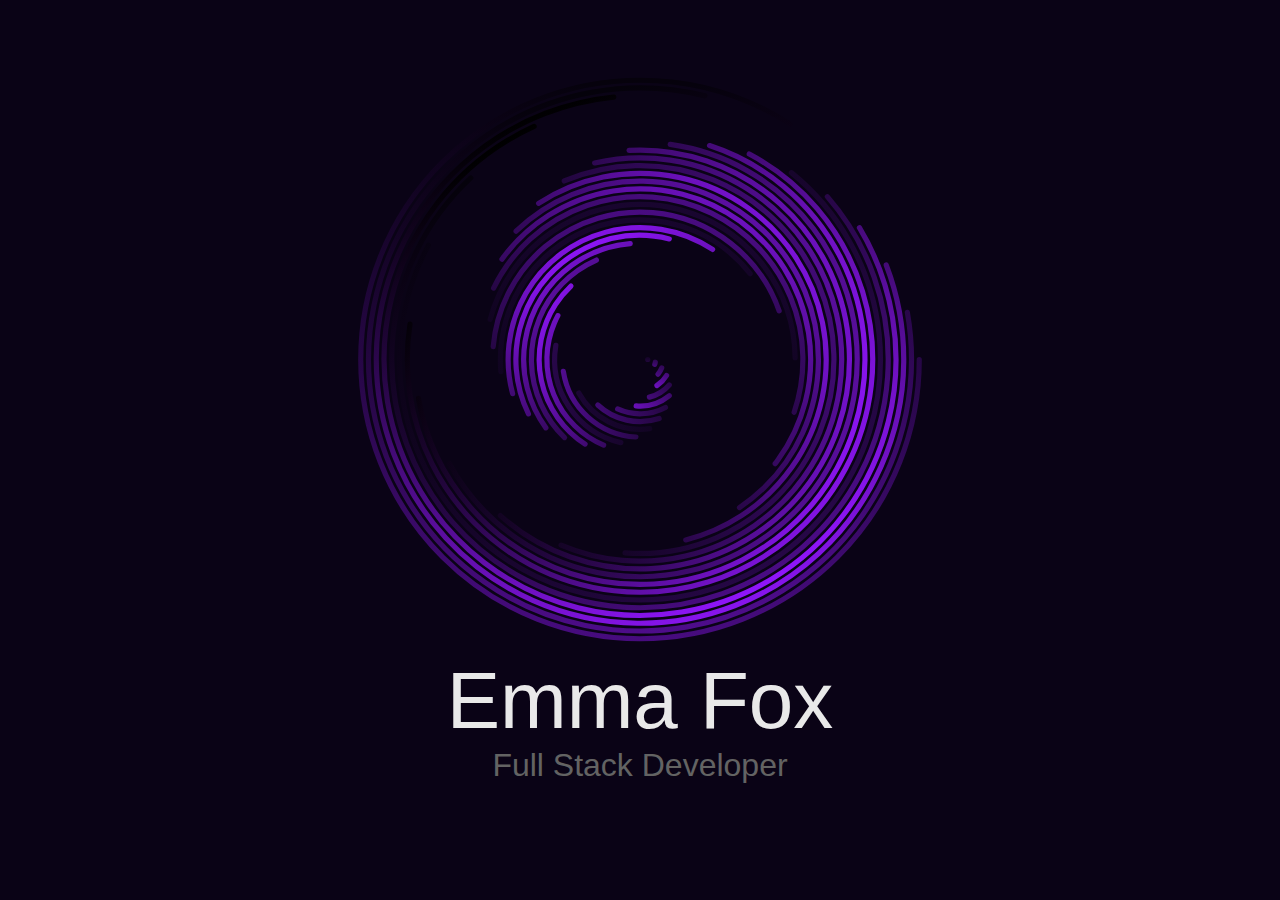
==== index.html @ b5d6d54b "New start!" ====
<!DOCTYPE html>
<html lang="en">
<head>
    <meta charset="UTF-8">
    <meta name="viewport" content="width=device-width, initial-scale=1.0">
    <link href="./css/style.css" rel="stylesheet">
    <link rel="preconnect" href="https://fonts.googleapis.com">
    <link rel="preconnect" href="https://fonts.gstatic.com" crossorigin>
    <link href="https://fonts.googleapis.com/css2?family=Ballet:opsz@16..72&display=swap" rel="stylesheet">
    <title>Emma Fox</title>
</head>
<body>
    <main>
        <section class="spotlight-container">
            <div class="spotlight">
                <svg aria-hidden="true" xmlns="http://www.w3.org/2000/svg" version="1.1" xmlns:xlink="http://www.w3.org/1999/xlink" xmlns:svgjs="http://svgjs.dev/svgjs" viewBox="0 0 800 800"><defs><linearGradient x1="50%" y1="0%" x2="50%" y2="100%" id="cccoil-grad"><stop stop-color="hsl(0, 0%, 0%)" stop-opacity="1" offset="0%"></stop><stop stop-color="hsl(272, 99%, 54%)" stop-opacity="1" offset="100%"></stop></linearGradient></defs><g stroke="url(#cccoil-grad)" fill="none" stroke-linecap="round"><circle r="378" cx="400" cy="400" stroke-width="7" stroke-dasharray="1995 2375" transform="rotate(360, 400, 400)" opacity="0.45"></circle><circle r="367.5" cx="400" cy="400" stroke-width="7" stroke-dasharray="1884 2309" transform="rotate(350, 400, 400)" opacity="0.50"></circle><circle r="357" cx="400" cy="400" stroke-width="7" stroke-dasharray="1777 2243" transform="rotate(339, 400, 400)" opacity="0.92"></circle><circle r="346.5" cx="400" cy="400" stroke-width="7" stroke-dasharray="1672 2177" transform="rotate(329, 400, 400)" opacity="0.98"></circle><circle r="336" cx="400" cy="400" stroke-width="7" stroke-dasharray="1571 2111" transform="rotate(319, 400, 400)" opacity="0.47"></circle><circle r="325.5" cx="400" cy="400" stroke-width="7" stroke-dasharray="1473 2045" transform="rotate(309, 400, 400)" opacity="0.21"></circle><circle r="315" cx="400" cy="400" stroke-width="7" stroke-dasharray="1378 1979" transform="rotate(298, 400, 400)" opacity="0.89"></circle><circle r="304.5" cx="400" cy="400" stroke-width="7" stroke-dasharray="1286 1913" transform="rotate(288, 400, 400)" opacity="0.93"></circle><circle r="294" cx="400" cy="400" stroke-width="7" stroke-dasharray="1197 1847" transform="rotate(278, 400, 400)" opacity="0.58"></circle><circle r="283.5" cx="400" cy="400" stroke-width="7" stroke-dasharray="1112 1781" transform="rotate(267, 400, 400)" opacity="0.77"></circle><circle r="273" cx="400" cy="400" stroke-width="7" stroke-dasharray="1029 1715" transform="rotate(257, 400, 400)" opacity="0.57"></circle><circle r="262.5" cx="400" cy="400" stroke-width="7" stroke-dasharray="950 1649" transform="rotate(247, 400, 400)" opacity="0.40"></circle><circle r="252" cx="400" cy="400" stroke-width="7" stroke-dasharray="874 1583" transform="rotate(237, 400, 400)" opacity="0.83"></circle><circle r="241.5" cx="400" cy="400" stroke-width="7" stroke-dasharray="801 1517" transform="rotate(226, 400, 400)" opacity="0.61"></circle><circle r="231" cx="400" cy="400" stroke-width="7" stroke-dasharray="732 1451" transform="rotate(216, 400, 400)" opacity="0.72"></circle><circle r="220.5" cx="400" cy="400" stroke-width="7" stroke-dasharray="665 1385" transform="rotate(206, 400, 400)" opacity="0.46"></circle><circle r="210" cx="400" cy="400" stroke-width="7" stroke-dasharray="602 1319" transform="rotate(195, 400, 400)" opacity="0.11"></circle><circle r="199.5" cx="400" cy="400" stroke-width="7" stroke-dasharray="542 1253" transform="rotate(185, 400, 400)" opacity="0.46"></circle><circle r="189" cx="400" cy="400" stroke-width="7" stroke-dasharray="485 1188" transform="rotate(175, 400, 400)" opacity="0.10"></circle><circle r="178.5" cx="400" cy="400" stroke-width="7" stroke-dasharray="431 1122" transform="rotate(165, 400, 400)" opacity="0.88"></circle><circle r="168" cx="400" cy="400" stroke-width="7" stroke-dasharray="380 1056" transform="rotate(154, 400, 400)" opacity="0.95"></circle><circle r="157.5" cx="400" cy="400" stroke-width="7" stroke-dasharray="333 990" transform="rotate(144, 400, 400)" opacity="0.76"></circle><circle r="147" cx="400" cy="400" stroke-width="7" stroke-dasharray="288 924" transform="rotate(134, 400, 400)" opacity="0.57"></circle><circle r="136.5" cx="400" cy="400" stroke-width="7" stroke-dasharray="247 858" transform="rotate(123, 400, 400)" opacity="0.88"></circle><circle r="126" cx="400" cy="400" stroke-width="7" stroke-dasharray="209 792" transform="rotate(113, 400, 400)" opacity="0.72"></circle><circle r="115.5" cx="400" cy="400" stroke-width="7" stroke-dasharray="174 726" transform="rotate(103, 400, 400)" opacity="0.22"></circle><circle r="105" cx="400" cy="400" stroke-width="7" stroke-dasharray="143 660" transform="rotate(93, 400, 400)" opacity="0.52"></circle><circle r="94.5" cx="400" cy="400" stroke-width="7" stroke-dasharray="114 594" transform="rotate(82, 400, 400)" opacity="0.13"></circle><circle r="84" cx="400" cy="400" stroke-width="7" stroke-dasharray="89 528" transform="rotate(72, 400, 400)" opacity="0.42"></circle><circle r="73.5" cx="400" cy="400" stroke-width="7" stroke-dasharray="67 462" transform="rotate(62, 400, 400)" opacity="0.43"></circle><circle r="63" cx="400" cy="400" stroke-width="7" stroke-dasharray="48 396" transform="rotate(51, 400, 400)" opacity="0.82"></circle><circle r="52.5" cx="400" cy="400" stroke-width="7" stroke-dasharray="32 330" transform="rotate(41, 400, 400)" opacity="0.53"></circle><circle r="42" cx="400" cy="400" stroke-width="7" stroke-dasharray="19 264" transform="rotate(31, 400, 400)" opacity="0.99"></circle><circle r="31.5" cx="400" cy="400" stroke-width="7" stroke-dasharray="10 198" transform="rotate(21, 400, 400)" opacity="0.69"></circle><circle r="21" cx="400" cy="400" stroke-width="7" stroke-dasharray="3 132" transform="rotate(10, 400, 400)" opacity="0.69"></circle><circle r="10.5" cx="400" cy="400" stroke-width="7" stroke-dasharray="0 66" opacity="0.26"></circle></g></svg>
                <div class="signature">
                    <h1>Emma Fox</h1>
                    <p class=>Full Stack Developer</p>
                </div>
            </div>
        </section>
    </main>
</body>
</html>
---- css/style.css ----
/* ---------------------------------------------------------------------
                                INDEX
------------------------------------------------------------------------

    || CSS RESET
    || TYPOGRAPHY

    || SPOTLIGHT

------------------------------------------------------------------------
|| CSS RESET
--------------------------------------------------------------------- */
body {
    margin: 0;
    padding: 0;

    background-color: #0a0316;
}

main {
    padding: 5%;
}

h1,
h2,
h3,
h4,
h5,
h6,
p {
    margin: 0;
    padding: 0;

    font-family: Helvetica, sans-serif;
    color: #e9e9e9;
}

/* ---------------------------------------------------------------------
|| TYPOGRAPHY
--------------------------------------------------------------------- */

p {
    color: #636363;
}

/* ---------------------------------------------------------------------
|| SPOTLIGHT
--------------------------------------------------------------------- */

.spotlight-container {
    height: 80vh;
    width: 100%;

}

.signature {
    font-family: "Ballet", cursive;
    color: #32023b;
}

.signature h1 {
    font-weight: 300;
    font-size: 5rem;
}

.signature p {
    font-weight: 300;
    font-size: 2rem;
}

.spotlight {
    display: inline-flex;
    flex-flow: column;
    justify-content: flex-end;
    align-content: center;

    height: 100%;
    width: 100%;

    text-align: center;
}
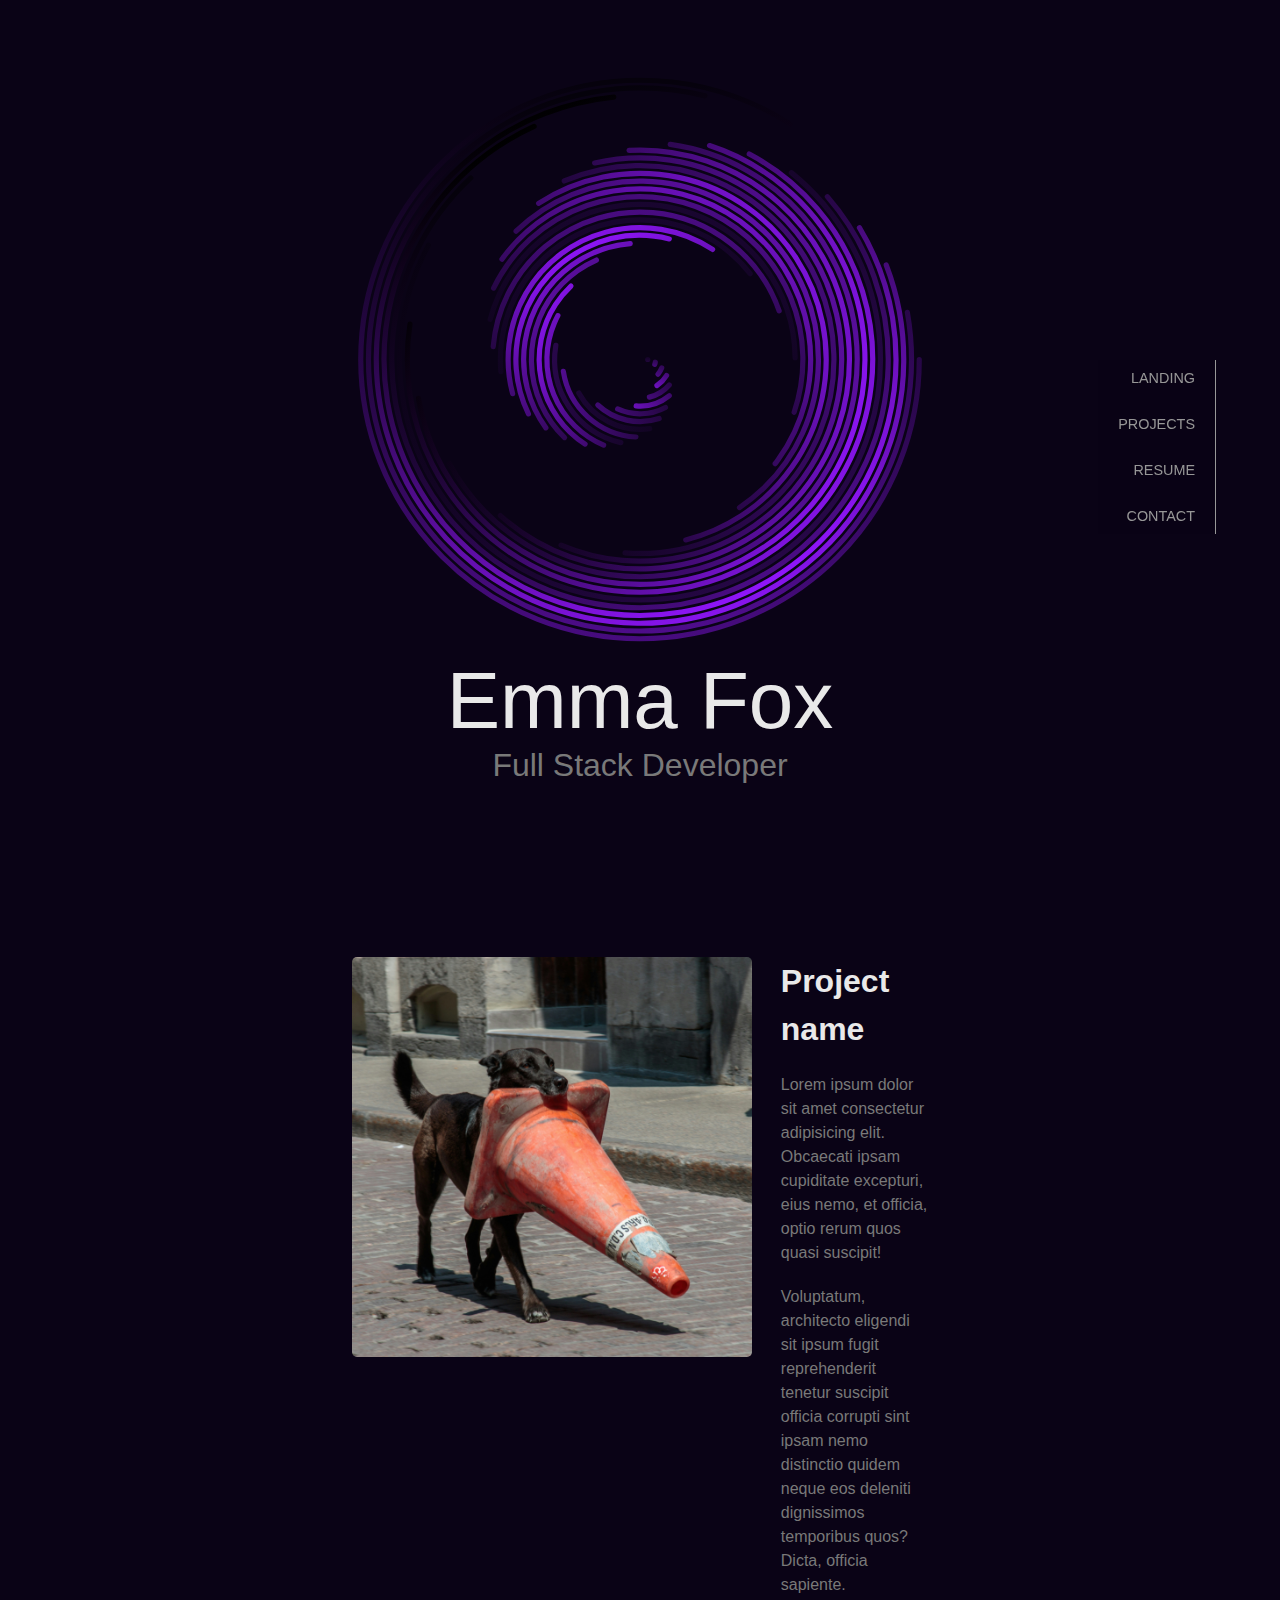
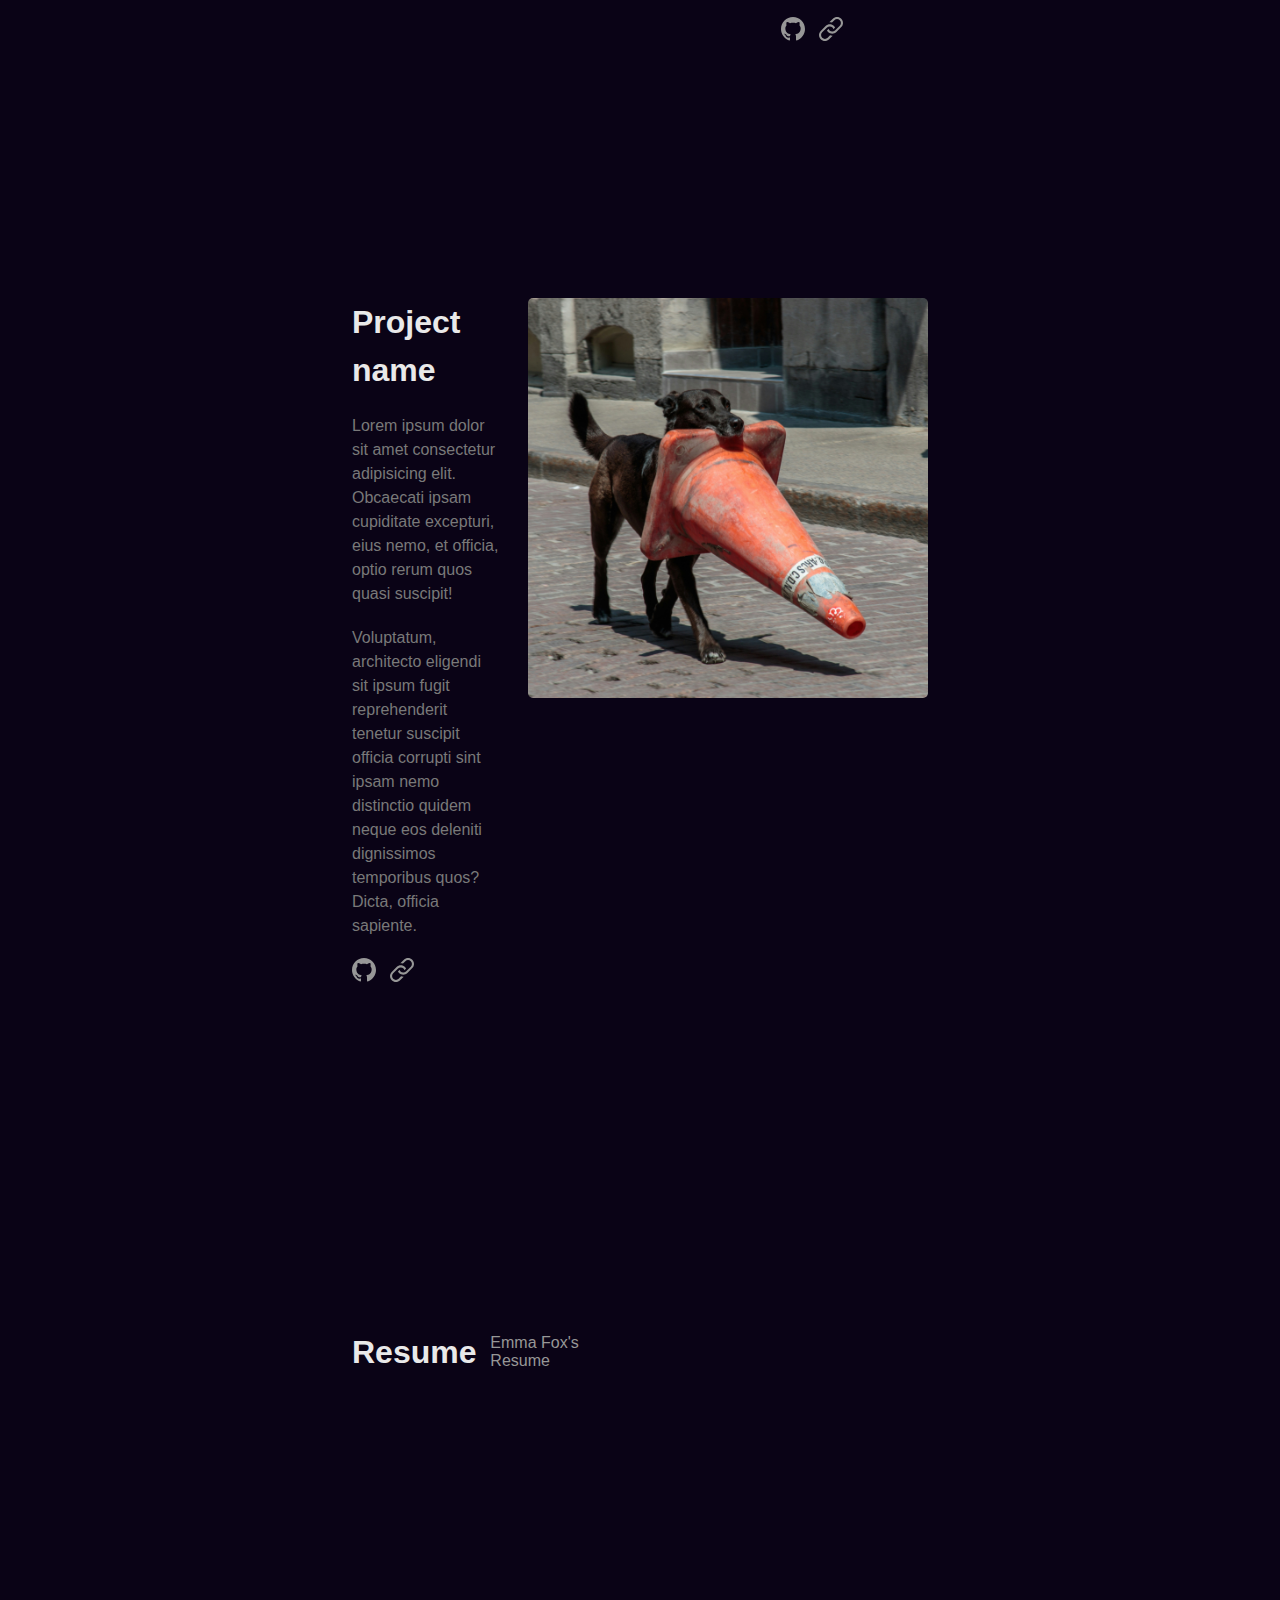
==== commit e75d3eeb: "Added projects section (not responsive) and started on resume section" ====
--- a/index.html
+++ b/index.html
@@ -4,13 +4,16 @@
     <meta charset="UTF-8">
     <meta name="viewport" content="width=device-width, initial-scale=1.0">
     <link href="./css/style.css" rel="stylesheet">
-    <link rel="preconnect" href="https://fonts.googleapis.com">
-    <link rel="preconnect" href="https://fonts.gstatic.com" crossorigin>
-    <link href="https://fonts.googleapis.com/css2?family=Ballet:opsz@16..72&display=swap" rel="stylesheet">
-    <title>Emma Fox</title>
+    <title>Portfolio for Emma Fox</title>
 </head>
 <body>
     <main>
+        <nav class="floating-side-navigation">
+            <a href="#">LANDING</a>
+            <a href="#projects">PROJECTS</a>
+            <a href="#">RESUME</a>
+            <a href="#">CONTACT</a>
+        </nav>
         <section class="spotlight-container">
             <div class="spotlight">
                 <svg aria-hidden="true" xmlns="http://www.w3.org/2000/svg" version="1.1" xmlns:xlink="http://www.w3.org/1999/xlink" xmlns:svgjs="http://svgjs.dev/svgjs" viewBox="0 0 800 800"><defs><linearGradient x1="50%" y1="0%" x2="50%" y2="100%" id="cccoil-grad"><stop stop-color="hsl(0, 0%, 0%)" stop-opacity="1" offset="0%"></stop><stop stop-color="hsl(272, 99%, 54%)" stop-opacity="1" offset="100%"></stop></linearGradient></defs><g stroke="url(#cccoil-grad)" fill="none" stroke-linecap="round"><circle r="378" cx="400" cy="400" stroke-width="7" stroke-dasharray="1995 2375" transform="rotate(360, 400, 400)" opacity="0.45"></circle><circle r="367.5" cx="400" cy="400" stroke-width="7" stroke-dasharray="1884 2309" transform="rotate(350, 400, 400)" opacity="0.50"></circle><circle r="357" cx="400" cy="400" stroke-width="7" stroke-dasharray="1777 2243" transform="rotate(339, 400, 400)" opacity="0.92"></circle><circle r="346.5" cx="400" cy="400" stroke-width="7" stroke-dasharray="1672 2177" transform="rotate(329, 400, 400)" opacity="0.98"></circle><circle r="336" cx="400" cy="400" stroke-width="7" stroke-dasharray="1571 2111" transform="rotate(319, 400, 400)" opacity="0.47"></circle><circle r="325.5" cx="400" cy="400" stroke-width="7" stroke-dasharray="1473 2045" transform="rotate(309, 400, 400)" opacity="0.21"></circle><circle r="315" cx="400" cy="400" stroke-width="7" stroke-dasharray="1378 1979" transform="rotate(298, 400, 400)" opacity="0.89"></circle><circle r="304.5" cx="400" cy="400" stroke-width="7" stroke-dasharray="1286 1913" transform="rotate(288, 400, 400)" opacity="0.93"></circle><circle r="294" cx="400" cy="400" stroke-width="7" stroke-dasharray="1197 1847" transform="rotate(278, 400, 400)" opacity="0.58"></circle><circle r="283.5" cx="400" cy="400" stroke-width="7" stroke-dasharray="1112 1781" transform="rotate(267, 400, 400)" opacity="0.77"></circle><circle r="273" cx="400" cy="400" stroke-width="7" stroke-dasharray="1029 1715" transform="rotate(257, 400, 400)" opacity="0.57"></circle><circle r="262.5" cx="400" cy="400" stroke-width="7" stroke-dasharray="950 1649" transform="rotate(247, 400, 400)" opacity="0.40"></circle><circle r="252" cx="400" cy="400" stroke-width="7" stroke-dasharray="874 1583" transform="rotate(237, 400, 400)" opacity="0.83"></circle><circle r="241.5" cx="400" cy="400" stroke-width="7" stroke-dasharray="801 1517" transform="rotate(226, 400, 400)" opacity="0.61"></circle><circle r="231" cx="400" cy="400" stroke-width="7" stroke-dasharray="732 1451" transform="rotate(216, 400, 400)" opacity="0.72"></circle><circle r="220.5" cx="400" cy="400" stroke-width="7" stroke-dasharray="665 1385" transform="rotate(206, 400, 400)" opacity="0.46"></circle><circle r="210" cx="400" cy="400" stroke-width="7" stroke-dasharray="602 1319" transform="rotate(195, 400, 400)" opacity="0.11"></circle><circle r="199.5" cx="400" cy="400" stroke-width="7" stroke-dasharray="542 1253" transform="rotate(185, 400, 400)" opacity="0.46"></circle><circle r="189" cx="400" cy="400" stroke-width="7" stroke-dasharray="485 1188" transform="rotate(175, 400, 400)" opacity="0.10"></circle><circle r="178.5" cx="400" cy="400" stroke-width="7" stroke-dasharray="431 1122" transform="rotate(165, 400, 400)" opacity="0.88"></circle><circle r="168" cx="400" cy="400" stroke-width="7" stroke-dasharray="380 1056" transform="rotate(154, 400, 400)" opacity="0.95"></circle><circle r="157.5" cx="400" cy="400" stroke-width="7" stroke-dasharray="333 990" transform="rotate(144, 400, 400)" opacity="0.76"></circle><circle r="147" cx="400" cy="400" stroke-width="7" stroke-dasharray="288 924" transform="rotate(134, 400, 400)" opacity="0.57"></circle><circle r="136.5" cx="400" cy="400" stroke-width="7" stroke-dasharray="247 858" transform="rotate(123, 400, 400)" opacity="0.88"></circle><circle r="126" cx="400" cy="400" stroke-width="7" stroke-dasharray="209 792" transform="rotate(113, 400, 400)" opacity="0.72"></circle><circle r="115.5" cx="400" cy="400" stroke-width="7" stroke-dasharray="174 726" transform="rotate(103, 400, 400)" opacity="0.22"></circle><circle r="105" cx="400" cy="400" stroke-width="7" stroke-dasharray="143 660" transform="rotate(93, 400, 400)" opacity="0.52"></circle><circle r="94.5" cx="400" cy="400" stroke-width="7" stroke-dasharray="114 594" transform="rotate(82, 400, 400)" opacity="0.13"></circle><circle r="84" cx="400" cy="400" stroke-width="7" stroke-dasharray="89 528" transform="rotate(72, 400, 400)" opacity="0.42"></circle><circle r="73.5" cx="400" cy="400" stroke-width="7" stroke-dasharray="67 462" transform="rotate(62, 400, 400)" opacity="0.43"></circle><circle r="63" cx="400" cy="400" stroke-width="7" stroke-dasharray="48 396" transform="rotate(51, 400, 400)" opacity="0.82"></circle><circle r="52.5" cx="400" cy="400" stroke-width="7" stroke-dasharray="32 330" transform="rotate(41, 400, 400)" opacity="0.53"></circle><circle r="42" cx="400" cy="400" stroke-width="7" stroke-dasharray="19 264" transform="rotate(31, 400, 400)" opacity="0.99"></circle><circle r="31.5" cx="400" cy="400" stroke-width="7" stroke-dasharray="10 198" transform="rotate(21, 400, 400)" opacity="0.69"></circle><circle r="21" cx="400" cy="400" stroke-width="7" stroke-dasharray="3 132" transform="rotate(10, 400, 400)" opacity="0.69"></circle><circle r="10.5" cx="400" cy="400" stroke-width="7" stroke-dasharray="0 66" opacity="0.26"></circle></g></svg>
@@ -20,6 +23,58 @@
                 </div>
             </div>
         </section>
+        <section id="projects" class="projects-container">
+            <div class="project">
+                <div class="project-image-container">
+                    <img src="./css/images/placeholder.jpg" alt="Interface of project">
+                </div>
+                <div class="project-description">
+                    <h2>Project name</h2>
+                    <p>Lorem ipsum dolor sit amet consectetur adipisicing elit. Obcaecati ipsam cupiditate excepturi, eius nemo, et officia, optio rerum quos quasi suscipit!</p>
+                    <p>Voluptatum, architecto eligendi sit ipsum fugit reprehenderit tenetur suscipit officia corrupti sint ipsam nemo distinctio quidem neque eos deleniti dignissimos temporibus quos? Dicta, officia sapiente.</p>
+                    <div class="project-links">
+                        <a href="#" aria-label="Github link to project">
+                            <svg xmlns="http://www.w3.org/2000/svg" fill="currentcolor" width="24" height="24" viewBox="0 0 24 24" aria-label="hidden">
+                                <path d="M12 0c-6.626 0-12 5.373-12 12 0 5.302 3.438 9.8 8.207 11.387.599.111.793-.261.793-.577v-2.234c-3.338.726-4.033-1.416-4.033-1.416-.546-1.387-1.333-1.756-1.333-1.756-1.089-.745.083-.729.083-.729 1.205.084 1.839 1.237 1.839 1.237 1.07 1.834 2.807 1.304 3.492.997.107-.775.418-1.305.762-1.604-2.665-.305-5.467-1.334-5.467-5.931 0-1.311.469-2.381 1.236-3.221-.124-.303-.535-1.524.117-3.176 0 0 1.008-.322 3.301 1.23.957-.266 1.983-.399 3.003-.404 1.02.005 2.047.138 3.006.404 2.291-1.552 3.297-1.23 3.297-1.23.653 1.653.242 2.874.118 3.176.77.84 1.235 1.911 1.235 3.221 0 4.609-2.807 5.624-5.479 5.921.43.372.823 1.102.823 2.222v3.293c0 .319.192.694.801.576 4.765-1.589 8.199-6.086 8.199-11.386 0-6.627-5.373-12-12-12z"/>
+                            </svg>
+                        </a>
+                        <a href="#" aria-label="Website link">
+                            <svg xmlns="http://www.w3.org/2000/svg" fill="currentcolor" width="24" height="24" viewBox="0 0 24 24" aria-label="hidden">
+                                <path d="M13.723 18.654l-3.61 3.609c-2.316 2.315-6.063 2.315-8.378 0-1.12-1.118-1.735-2.606-1.735-4.188 0-1.582.615-3.07 1.734-4.189l4.866-4.865c2.355-2.355 6.114-2.262 8.377 0 .453.453.81.973 1.089 1.527l-1.593 1.592c-.18-.613-.5-1.189-.964-1.652-1.448-1.448-3.93-1.51-5.439-.001l-.001.002-4.867 4.865c-1.5 1.499-1.5 3.941 0 5.44 1.517 1.517 3.958 1.488 5.442 0l2.425-2.424c.993.284 1.791.335 2.654.284zm.161-16.918l-3.574 3.576c.847-.05 1.655 0 2.653.283l2.393-2.389c1.498-1.502 3.94-1.5 5.44-.001 1.517 1.518 1.486 3.959 0 5.442l-4.831 4.831-.003.002c-1.438 1.437-3.886 1.552-5.439-.002-.473-.474-.785-1.042-.956-1.643l-.084.068-1.517 1.515c.28.556.635 1.075 1.088 1.528 2.245 2.245 6.004 2.374 8.378 0l4.832-4.831c2.314-2.316 2.316-6.062-.001-8.377-2.317-2.321-6.067-2.313-8.379-.002z"/>
+                            </svg>
+                        </a>
+                    </div>
+                </div>
+            </div>
+            <div class="project">
+                <div class="project-description">
+                    <h2>Project name</h2>
+                    <p>Lorem ipsum dolor sit amet consectetur adipisicing elit. Obcaecati ipsam cupiditate excepturi, eius nemo, et officia, optio rerum quos quasi suscipit!</p>
+                    <p>Voluptatum, architecto eligendi sit ipsum fugit reprehenderit tenetur suscipit officia corrupti sint ipsam nemo distinctio quidem neque eos deleniti dignissimos temporibus quos? Dicta, officia sapiente.</p>
+                    <div class="project-links">
+                        <a href="#" aria-label="Github link to project">
+                            <svg xmlns="http://www.w3.org/2000/svg" fill="currentcolor" width="24" height="24" viewBox="0 0 24 24" aria-label="hidden">
+                                <path d="M12 0c-6.626 0-12 5.373-12 12 0 5.302 3.438 9.8 8.207 11.387.599.111.793-.261.793-.577v-2.234c-3.338.726-4.033-1.416-4.033-1.416-.546-1.387-1.333-1.756-1.333-1.756-1.089-.745.083-.729.083-.729 1.205.084 1.839 1.237 1.839 1.237 1.07 1.834 2.807 1.304 3.492.997.107-.775.418-1.305.762-1.604-2.665-.305-5.467-1.334-5.467-5.931 0-1.311.469-2.381 1.236-3.221-.124-.303-.535-1.524.117-3.176 0 0 1.008-.322 3.301 1.23.957-.266 1.983-.399 3.003-.404 1.02.005 2.047.138 3.006.404 2.291-1.552 3.297-1.23 3.297-1.23.653 1.653.242 2.874.118 3.176.77.84 1.235 1.911 1.235 3.221 0 4.609-2.807 5.624-5.479 5.921.43.372.823 1.102.823 2.222v3.293c0 .319.192.694.801.576 4.765-1.589 8.199-6.086 8.199-11.386 0-6.627-5.373-12-12-12z"/>
+                            </svg>
+                        </a>
+                        <a href="#" aria-label="Website link">
+                            <svg xmlns="http://www.w3.org/2000/svg" fill="currentcolor" width="24" height="24" viewBox="0 0 24 24" aria-label="hidden">
+                                <path d="M13.723 18.654l-3.61 3.609c-2.316 2.315-6.063 2.315-8.378 0-1.12-1.118-1.735-2.606-1.735-4.188 0-1.582.615-3.07 1.734-4.189l4.866-4.865c2.355-2.355 6.114-2.262 8.377 0 .453.453.81.973 1.089 1.527l-1.593 1.592c-.18-.613-.5-1.189-.964-1.652-1.448-1.448-3.93-1.51-5.439-.001l-.001.002-4.867 4.865c-1.5 1.499-1.5 3.941 0 5.44 1.517 1.517 3.958 1.488 5.442 0l2.425-2.424c.993.284 1.791.335 2.654.284zm.161-16.918l-3.574 3.576c.847-.05 1.655 0 2.653.283l2.393-2.389c1.498-1.502 3.94-1.5 5.44-.001 1.517 1.518 1.486 3.959 0 5.442l-4.831 4.831-.003.002c-1.438 1.437-3.886 1.552-5.439-.002-.473-.474-.785-1.042-.956-1.643l-.084.068-1.517 1.515c.28.556.635 1.075 1.088 1.528 2.245 2.245 6.004 2.374 8.378 0l4.832-4.831c2.314-2.316 2.316-6.062-.001-8.377-2.317-2.321-6.067-2.313-8.379-.002z"/>
+                            </svg>
+                        </a>
+                    </div>
+                </div>
+                <div class="project-image-container">
+                    <img src="./css/images/placeholder.jpg" alt="Interface of project">
+                </div>
+            </div>
+        </section>
+        <section id="resume" class="resume-container">
+            <div class="resume">
+                <h2>Resume</h2>
+                <a href="#" class="outlined-button">Emma Fox's Resume</a>
+            </div>
+        </section>
     </main>
 </body>
 </html>--- a/css/style.css
+++ b/css/style.css
@@ -5,7 +5,12 @@
     || CSS RESET
     || TYPOGRAPHY
 
+    || NAVIGATION
     || SPOTLIGHT
+    || PROJECTS
+    || RESUME
+
+    || MEDIA QUERIES
 
 ------------------------------------------------------------------------
 || CSS RESET
@@ -27,7 +32,8 @@
 h4,
 h5,
 h6,
-p {
+p,
+a {
     margin: 0;
     padding: 0;
 
@@ -39,8 +45,59 @@
 || TYPOGRAPHY
 --------------------------------------------------------------------- */
 
+h2 {
+    margin-bottom: 20px;
+    font-size: 2rem;
+}
+
 p {
-    color: #636363;
+    color: #797979;
+}
+
+a,
+a:hover,
+a:active,
+a:visited {
+    text-decoration: none;
+    transition: 0.3s;
+}
+
+a,
+a:visited {
+    color: #979797;
+}
+
+a:hover {
+    color: #ebebeb;
+}
+
+a:active {
+    color: #fff;
+}
+
+/* ---------------------------------------------------------------------
+|| NAVIGATION
+--------------------------------------------------------------------- */
+
+nav.floating-side-navigation {
+    position: fixed;
+    top: 40vh;
+    right: 5vw;
+
+    display: inline-flex;
+    flex-flow: column;
+    gap: 30px;
+
+    border-right: 1px solid #979797;
+    padding: 10px 20px;
+
+    background-color: #00000009;
+}
+
+.floating-side-navigation a {
+    font-size: 0.9rem;
+    font-weight: 400;
+    text-align: right;
 }
 
 /* ---------------------------------------------------------------------
@@ -53,11 +110,6 @@
 
 }
 
-.signature {
-    font-family: "Ballet", cursive;
-    color: #32023b;
-}
-
 .signature h1 {
     font-weight: 300;
     font-size: 5rem;
@@ -78,4 +130,71 @@
     width: 100%;
 
     text-align: center;
-}+}
+
+/* ---------------------------------------------------------------------
+|| PROJECTS
+--------------------------------------------------------------------- */
+
+.projects-container {
+    display: inline-flex;
+    flex-flow: column;
+    gap: 250px;
+    padding: 15% 25%;
+}
+
+.project {
+    display: inline-flex;
+    justify-content: space-between;
+    gap: 5%;
+}
+
+
+
+.project-image-container img {
+    border-radius: 5px;
+    width: 400px;
+    height: 400px;
+
+    object-fit: cover;
+    object-position: center;
+    overflow: hidden;
+
+    background-color: #ffffff75;
+}
+
+.project-description {
+    flex: 2;
+
+    line-height: 1.5;
+}
+
+.project-description p {
+    margin-bottom: 20px;
+}
+
+.project-links a {
+    margin-right: 10px;
+}
+
+/* ---------------------------------------------------------------------
+|| RESUME
+--------------------------------------------------------------------- */
+
+.resume-container {
+    display: inline-flex;
+    flex-flow: column;
+    gap: 250px;
+    padding: 15% 25%;
+}
+
+.resume {
+    display: inline-flex;
+    justify-content: space-between;
+    gap: 5%;
+}
+
+
+/* ---------------------------------------------------------------------
+|| MEDIA QUERIES
+--------------------------------------------------------------------- */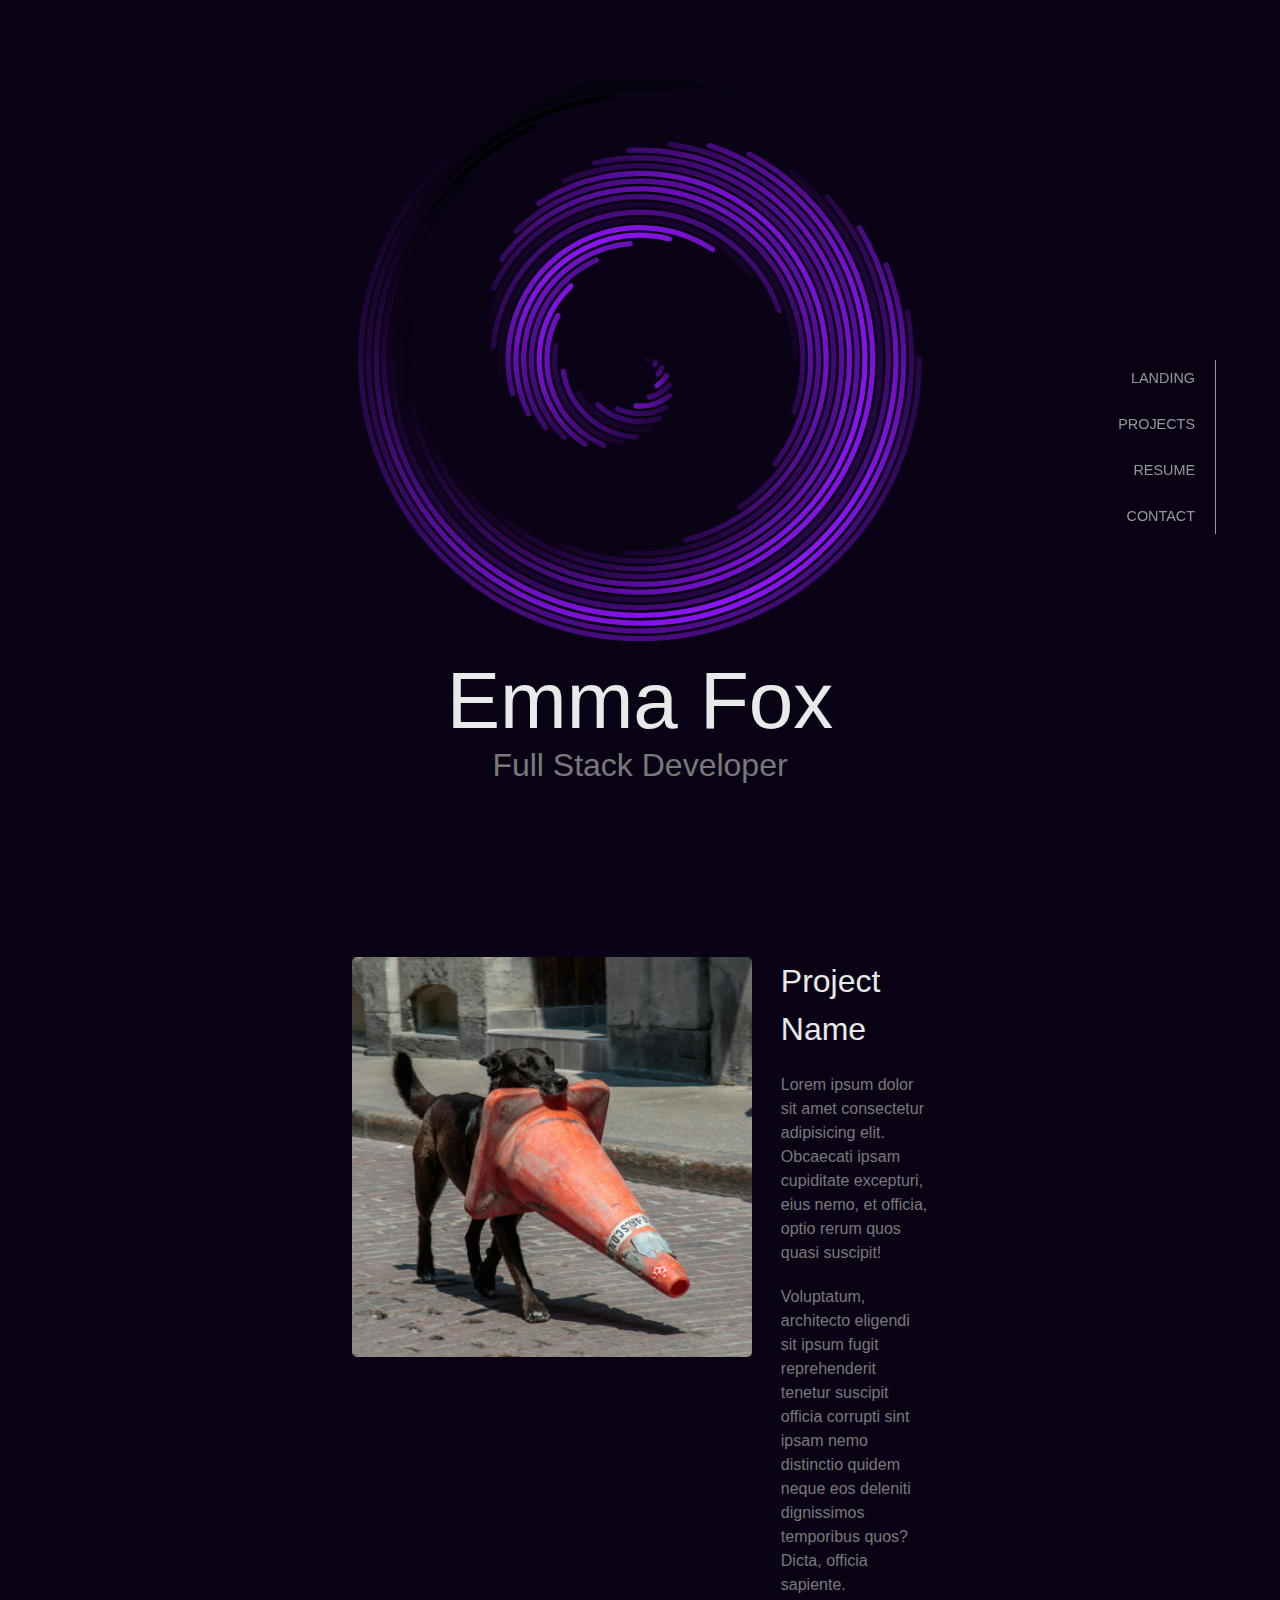
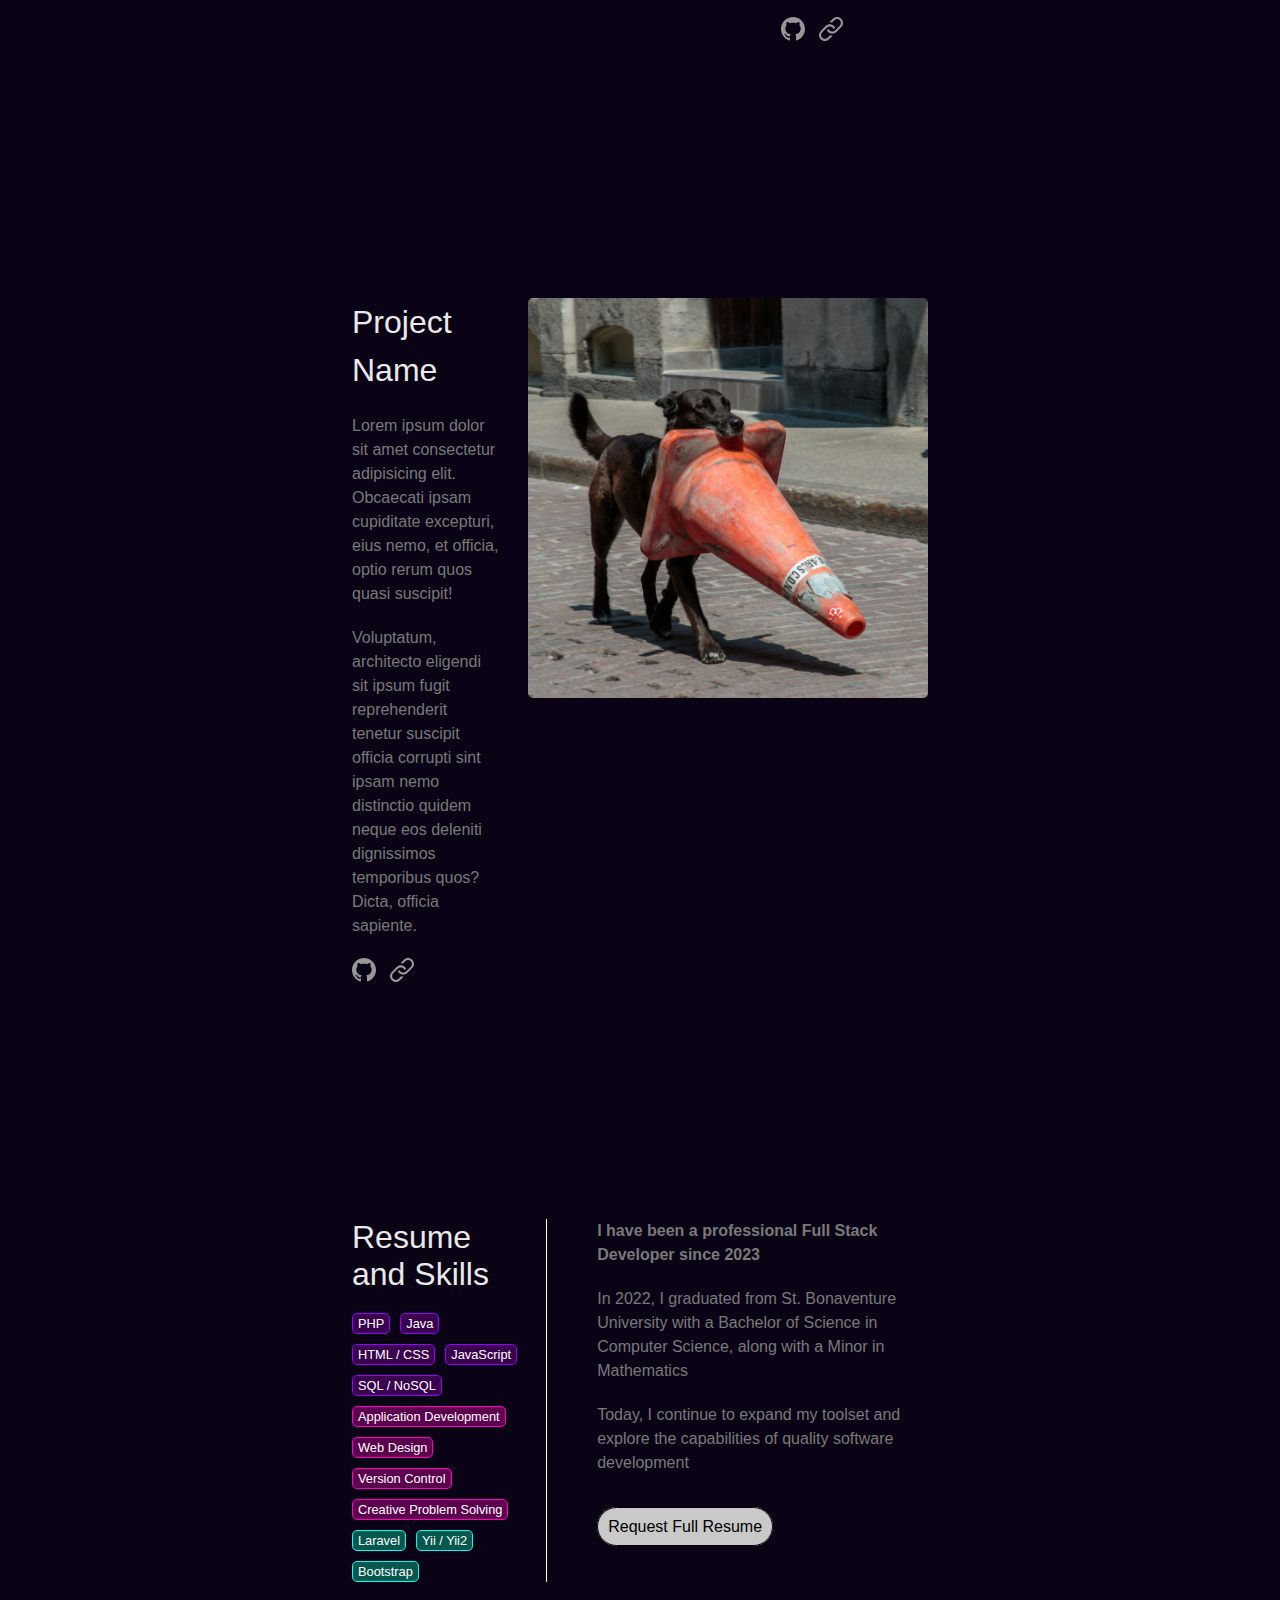
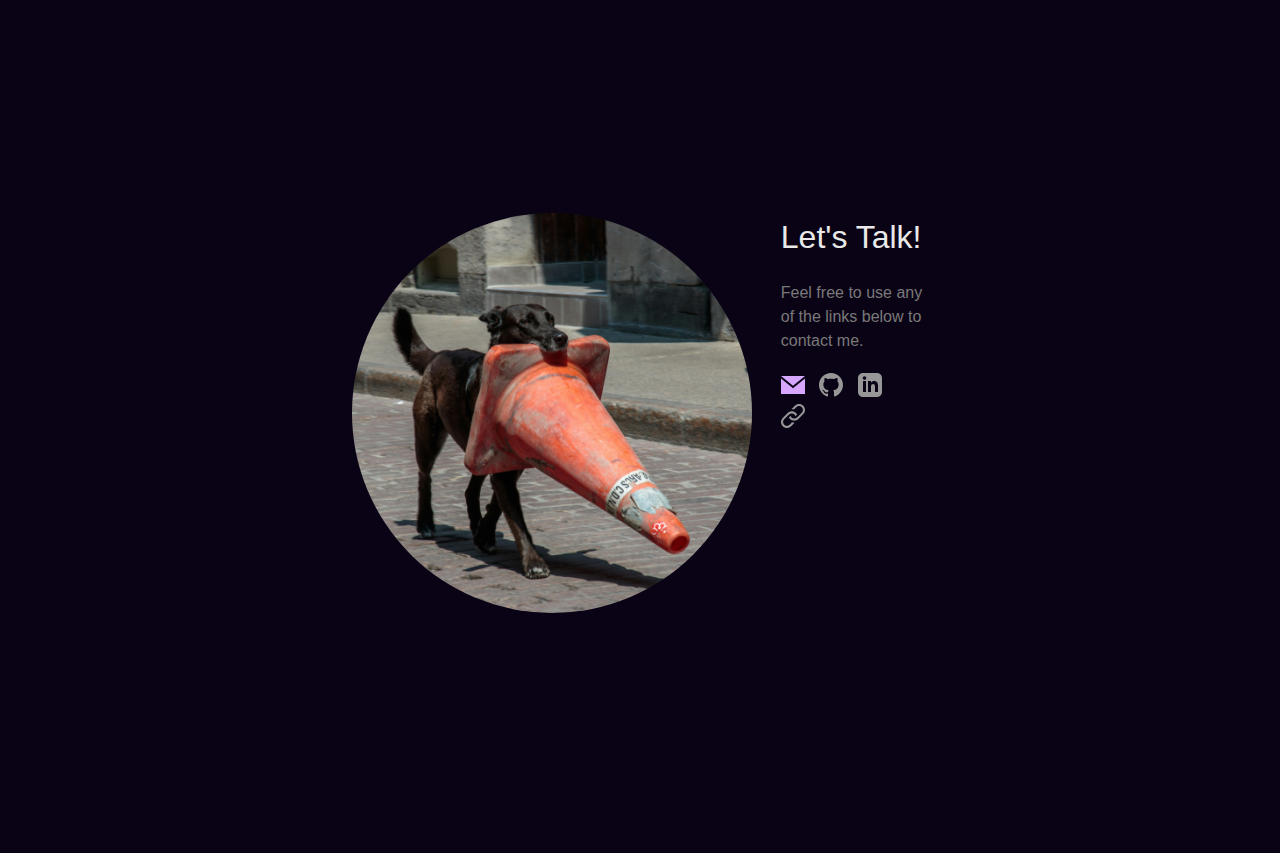
==== commit 726cd8d0: "Flushed out resume/skills section as well as contact section (not responsive)" ====
--- a/index.html
+++ b/index.html
@@ -11,8 +11,8 @@
         <nav class="floating-side-navigation">
             <a href="#">LANDING</a>
             <a href="#projects">PROJECTS</a>
-            <a href="#">RESUME</a>
-            <a href="#">CONTACT</a>
+            <a href="#resume">RESUME</a>
+            <a href="#contact">CONTACT</a>
         </nav>
         <section class="spotlight-container">
             <div class="spotlight">
@@ -29,7 +29,7 @@
                     <img src="./css/images/placeholder.jpg" alt="Interface of project">
                 </div>
                 <div class="project-description">
-                    <h2>Project name</h2>
+                    <h2>Project Name</h2>
                     <p>Lorem ipsum dolor sit amet consectetur adipisicing elit. Obcaecati ipsam cupiditate excepturi, eius nemo, et officia, optio rerum quos quasi suscipit!</p>
                     <p>Voluptatum, architecto eligendi sit ipsum fugit reprehenderit tenetur suscipit officia corrupti sint ipsam nemo distinctio quidem neque eos deleniti dignissimos temporibus quos? Dicta, officia sapiente.</p>
                     <div class="project-links">
@@ -48,7 +48,7 @@
             </div>
             <div class="project">
                 <div class="project-description">
-                    <h2>Project name</h2>
+                    <h2>Project Name</h2>
                     <p>Lorem ipsum dolor sit amet consectetur adipisicing elit. Obcaecati ipsam cupiditate excepturi, eius nemo, et officia, optio rerum quos quasi suscipit!</p>
                     <p>Voluptatum, architecto eligendi sit ipsum fugit reprehenderit tenetur suscipit officia corrupti sint ipsam nemo distinctio quidem neque eos deleniti dignissimos temporibus quos? Dicta, officia sapiente.</p>
                     <div class="project-links">
@@ -71,8 +71,64 @@
         </section>
         <section id="resume" class="resume-container">
             <div class="resume">
-                <h2>Resume</h2>
-                <a href="#" class="outlined-button">Emma Fox's Resume</a>
+                <div class="resume-skills">
+                    <h2>Resume and Skills</h2>
+                    <div class="skill-container">
+                        <p class="skill language-skill">PHP</p>
+                        <p class="skill language-skill">Java</p>
+                        <p class="skill language-skill">HTML / CSS</p>
+                        <p class="skill language-skill">JavaScript</p>
+                        <p class="skill language-skill">SQL / NoSQL</p>
+                        <p class="skill soft-skill">Application Development</p>
+                        <p class="skill soft-skill">Web Design</p>
+                        <p class="skill soft-skill">Version Control</p>
+                        <p class="skill soft-skill">Creative Problem Solving</p>
+                        <p class="skill framework-skill">Laravel</p>
+                        <p class="skill framework-skill">Yii / Yii2</p>
+                        <p class="skill framework-skill">Bootstrap</p>
+                    </div>
+                </div>
+                <div class="resume-description">
+                    <div class="resume-paragraph">
+                        <p><strong>I have been a professional Full Stack Developer since 2023</strong></p>
+                        <p>In 2022, I graduated from St. Bonaventure University with a Bachelor of Science in Computer Science, along with a Minor in Mathematics</p>
+                        <p>Today, I continue to expand my toolset and explore the capabilities of quality software development</p>
+                    </div>
+                    <a href="mailto:emmafox1300@gmail.com?subject=Request Full Resume" target="_blank" class="outlined-button">Request Full Resume</a>
+                </div>
+            </div>
+        </section>
+        <section id="contact" class="contact-container">
+            <div class="contact">
+                <div class="contact-image-container">
+                    <img src="./css/images/placeholder.jpg" alt="Interface of project">
+                </div>
+                <div class="contact-description">
+                    <h2>Let's Talk!</h2>
+                    <p>Feel free to use any of the links below to contact me.</p>
+                    <div class="contact-links">
+                        <a href="mailto:emmafox1300@gmail.com" class="primary-contact-method" aria-label="Link to open email">
+                            <svg xmlns="http://www.w3.org/2000/svg" fill="currentcolor" width="24" height="24" viewBox="0 0 24 24" aria-label="hidden">
+                                <path d="M12 12.713l-11.985-9.713h23.97l-11.985 9.713zm0 2.574l-12-9.725v15.438h24v-15.438l-12 9.725z"/>
+                            </svg>
+                        </a>
+                        <a href="https://github.com/emmaxfox" target="_blank" aria-label="Github link to project">
+                            <svg xmlns="http://www.w3.org/2000/svg" fill="currentcolor" width="24" height="24" viewBox="0 0 24 24" aria-label="hidden">
+                                <path d="M12 0c-6.626 0-12 5.373-12 12 0 5.302 3.438 9.8 8.207 11.387.599.111.793-.261.793-.577v-2.234c-3.338.726-4.033-1.416-4.033-1.416-.546-1.387-1.333-1.756-1.333-1.756-1.089-.745.083-.729.083-.729 1.205.084 1.839 1.237 1.839 1.237 1.07 1.834 2.807 1.304 3.492.997.107-.775.418-1.305.762-1.604-2.665-.305-5.467-1.334-5.467-5.931 0-1.311.469-2.381 1.236-3.221-.124-.303-.535-1.524.117-3.176 0 0 1.008-.322 3.301 1.23.957-.266 1.983-.399 3.003-.404 1.02.005 2.047.138 3.006.404 2.291-1.552 3.297-1.23 3.297-1.23.653 1.653.242 2.874.118 3.176.77.84 1.235 1.911 1.235 3.221 0 4.609-2.807 5.624-5.479 5.921.43.372.823 1.102.823 2.222v3.293c0 .319.192.694.801.576 4.765-1.589 8.199-6.086 8.199-11.386 0-6.627-5.373-12-12-12z"/>
+                            </svg>
+                        </a>
+                        <a href="https://www.linkedin.com/in/emma-fox-6308861b4/" target="_blank" aria-label="Linkedin link">
+                            <svg xmlns="http://www.w3.org/2000/svg" fill="currentcolor" width="24" height="24" viewBox="0 0 24 24" aria-label="hidden">
+                                <path d="M19 0h-14c-2.761 0-5 2.239-5 5v14c0 2.761 2.239 5 5 5h14c2.762 0 5-2.239 5-5v-14c0-2.761-2.238-5-5-5zm-11 19h-3v-11h3v11zm-1.5-12.268c-.966 0-1.75-.79-1.75-1.764s.784-1.764 1.75-1.764 1.75.79 1.75 1.764-.783 1.764-1.75 1.764zm13.5 12.268h-3v-5.604c0-3.368-4-3.113-4 0v5.604h-3v-11h3v1.765c1.396-2.586 7-2.777 7 2.476v6.759z"/>
+                            </svg>
+                        </a>
+                        <a href="" aria-label="Personal website link">
+                            <svg xmlns="http://www.w3.org/2000/svg" fill="currentcolor" width="24" height="24" viewBox="0 0 24 24" aria-label="hidden">
+                                <path d="M13.723 18.654l-3.61 3.609c-2.316 2.315-6.063 2.315-8.378 0-1.12-1.118-1.735-2.606-1.735-4.188 0-1.582.615-3.07 1.734-4.189l4.866-4.865c2.355-2.355 6.114-2.262 8.377 0 .453.453.81.973 1.089 1.527l-1.593 1.592c-.18-.613-.5-1.189-.964-1.652-1.448-1.448-3.93-1.51-5.439-.001l-.001.002-4.867 4.865c-1.5 1.499-1.5 3.941 0 5.44 1.517 1.517 3.958 1.488 5.442 0l2.425-2.424c.993.284 1.791.335 2.654.284zm.161-16.918l-3.574 3.576c.847-.05 1.655 0 2.653.283l2.393-2.389c1.498-1.502 3.94-1.5 5.44-.001 1.517 1.518 1.486 3.959 0 5.442l-4.831 4.831-.003.002c-1.438 1.437-3.886 1.552-5.439-.002-.473-.474-.785-1.042-.956-1.643l-.084.068-1.517 1.515c.28.556.635 1.075 1.088 1.528 2.245 2.245 6.004 2.374 8.378 0l4.832-4.831c2.314-2.316 2.316-6.062-.001-8.377-2.317-2.321-6.067-2.313-8.379-.002z"/>
+                            </svg>
+                        </a>
+                    </div>
+                </div>
             </div>
         </section>
     </main>
--- a/css/style.css
+++ b/css/style.css
@@ -6,15 +6,21 @@
     || TYPOGRAPHY
 
     || NAVIGATION
+
     || SPOTLIGHT
     || PROJECTS
     || RESUME
+    || CONTACT
 
     || MEDIA QUERIES
 
 ------------------------------------------------------------------------
 || CSS RESET
 --------------------------------------------------------------------- */
+html {
+    scroll-behavior: smooth;
+}
+
 body {
     margin: 0;
     padding: 0;
@@ -48,6 +54,7 @@
 h2 {
     margin-bottom: 20px;
     font-size: 2rem;
+    font-weight: 300;
 }
 
 p {
@@ -149,8 +156,6 @@
     gap: 5%;
 }
 
-
-
 .project-image-container img {
     border-radius: 5px;
     width: 400px;
@@ -184,16 +189,140 @@
 .resume-container {
     display: inline-flex;
     flex-flow: column;
+    padding: 5% 25%;
+}
+
+.resume {
+    display: inline-flex;
+    justify-content: space-between;
+    gap: 5%;
+}
+
+.resume-skills {
+    flex: 1;
+
+    display: flex;
+    justify-content: space-between;
+    flex-flow: column;
+
+    width: 100%;
+}
+
+.resume-description {
+    flex: 2;
+
+    border-left: 1px solid #fff;
+    padding-left: 50px;
+
+    line-height: 1.5
+}
+
+.resume-paragraph {
+    margin-bottom: 40px;
+}
+
+.resume-paragraph p {
+    margin-bottom: 20px;
+}
+
+.skill-container {
+    display: flex;
+    flex-wrap: wrap;
+    gap: 10px;
+}
+
+.skill {
+    border-radius: 5px;
+    padding: 2px 5px;
+
+    text-align: center;
+}
+
+p.skill {
+    margin: 0;
+
+    font-size: 0.8rem;
+    color: #fff;
+}
+
+.language-skill {
+    border: 1px solid #9600FF;
+    background-color: #9600bf56;
+}
+
+.framework-skill {
+    border: 1px solid #00FFF9;
+    background-color: #00FFbf56;
+}
+
+.soft-skill {
+    border: 1px solid #FF00C1;
+    background-color: #ff00bf56;
+}
+
+a.outlined-button {
+    border: 1px solid #000;
+    border-radius: 20px;
+    padding: 10px;
+
+    background-color: #c9c9c9;
+    color: #000;
+}
+
+a.outlined-button:hover {
+    background-color: #ffffff;
+}
+
+/* ---------------------------------------------------------------------
+|| CONTACT
+--------------------------------------------------------------------- */
+
+.contact-container {
+    display: inline-flex;
+    flex-flow: column;
     gap: 250px;
     padding: 15% 25%;
 }
 
-.resume {
+.contact {
     display: inline-flex;
     justify-content: space-between;
     gap: 5%;
 }
 
+.contact-image-container img {
+    border-radius: 50%;
+    width: 400px;
+    height: 400px;
+
+    object-fit: cover;
+    object-position: center;
+    overflow: hidden;
+
+    background-color: #ffffff75;
+}
+
+.contact-description {
+    flex: 2;
+
+    line-height: 1.5;
+}
+
+.contact-description p {
+    margin-bottom: 20px;
+}
+
+.contact-links a {
+    margin-right: 10px;
+}
+
+.primary-contact-method {
+    color: #d7a7ff;
+}
+
+.primary-contact-method:hover {
+    color: #e7c9ff;
+}
 
 /* ---------------------------------------------------------------------
 || MEDIA QUERIES
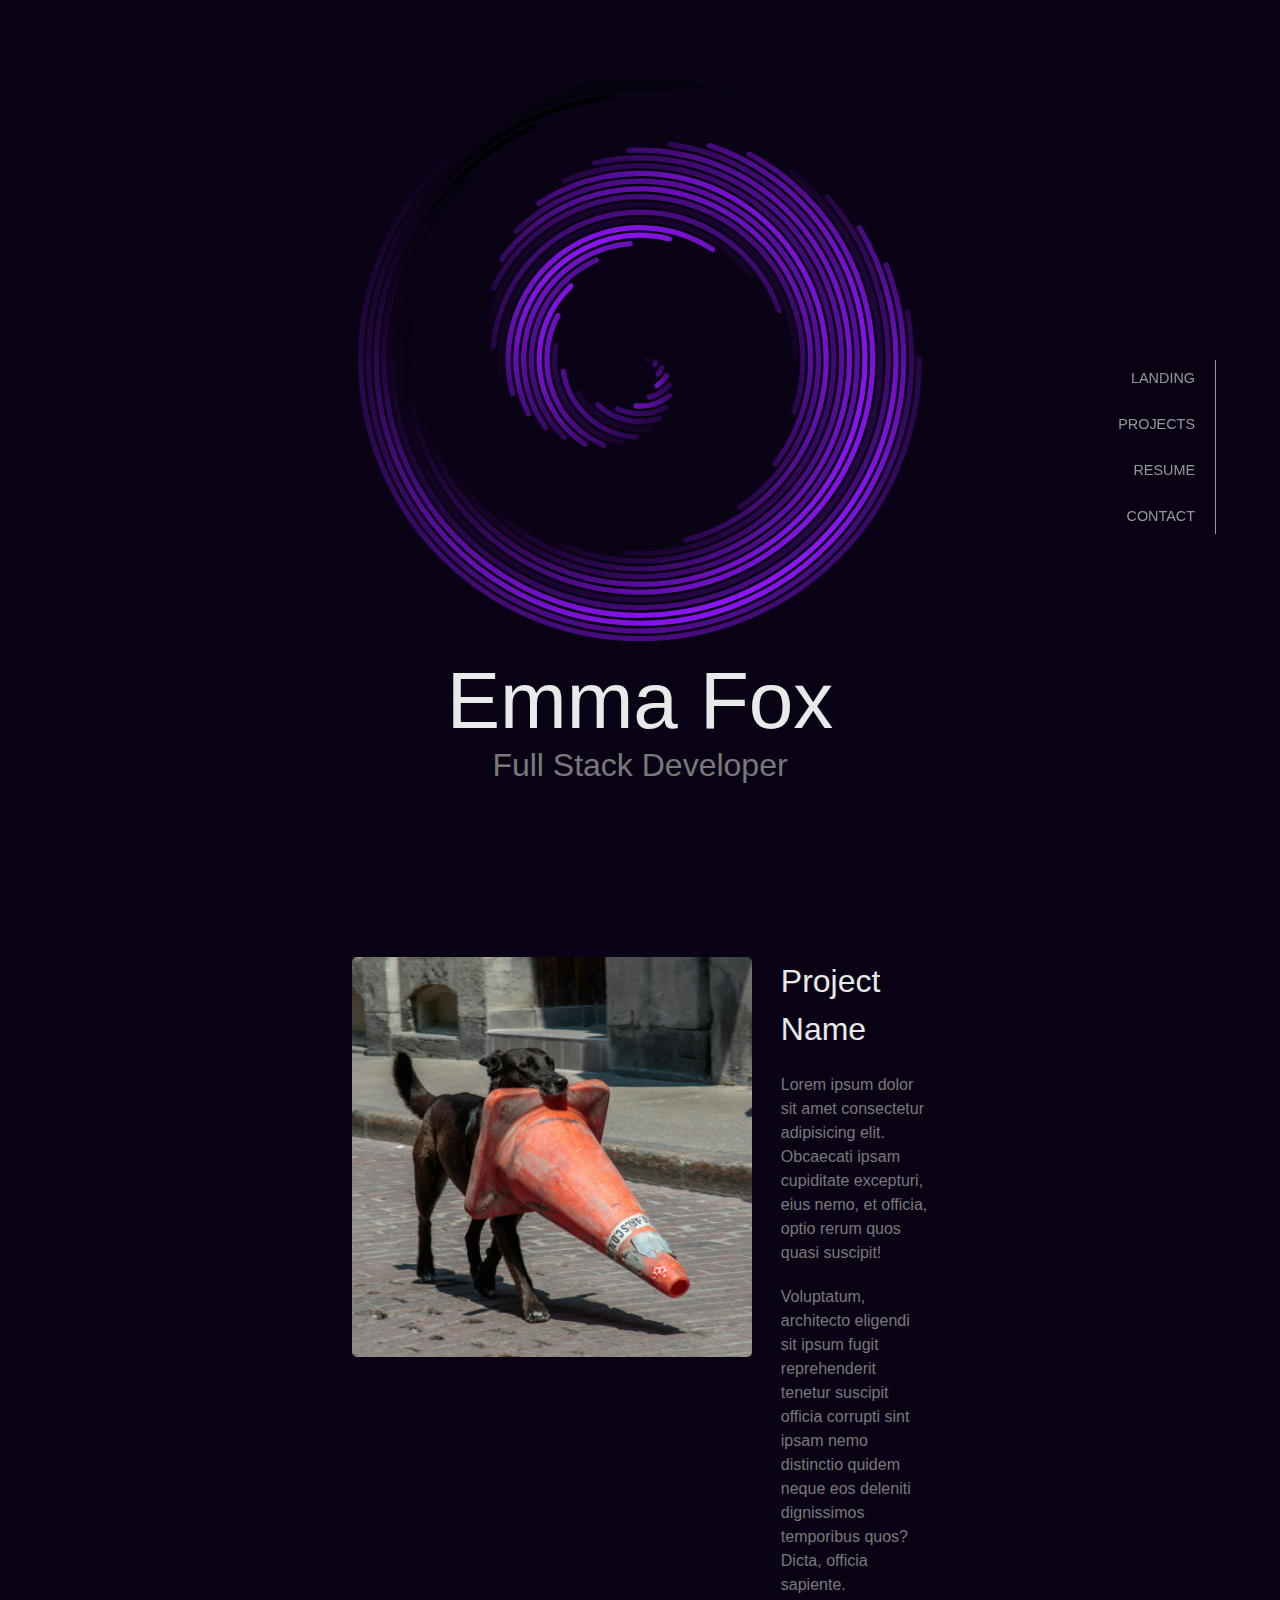
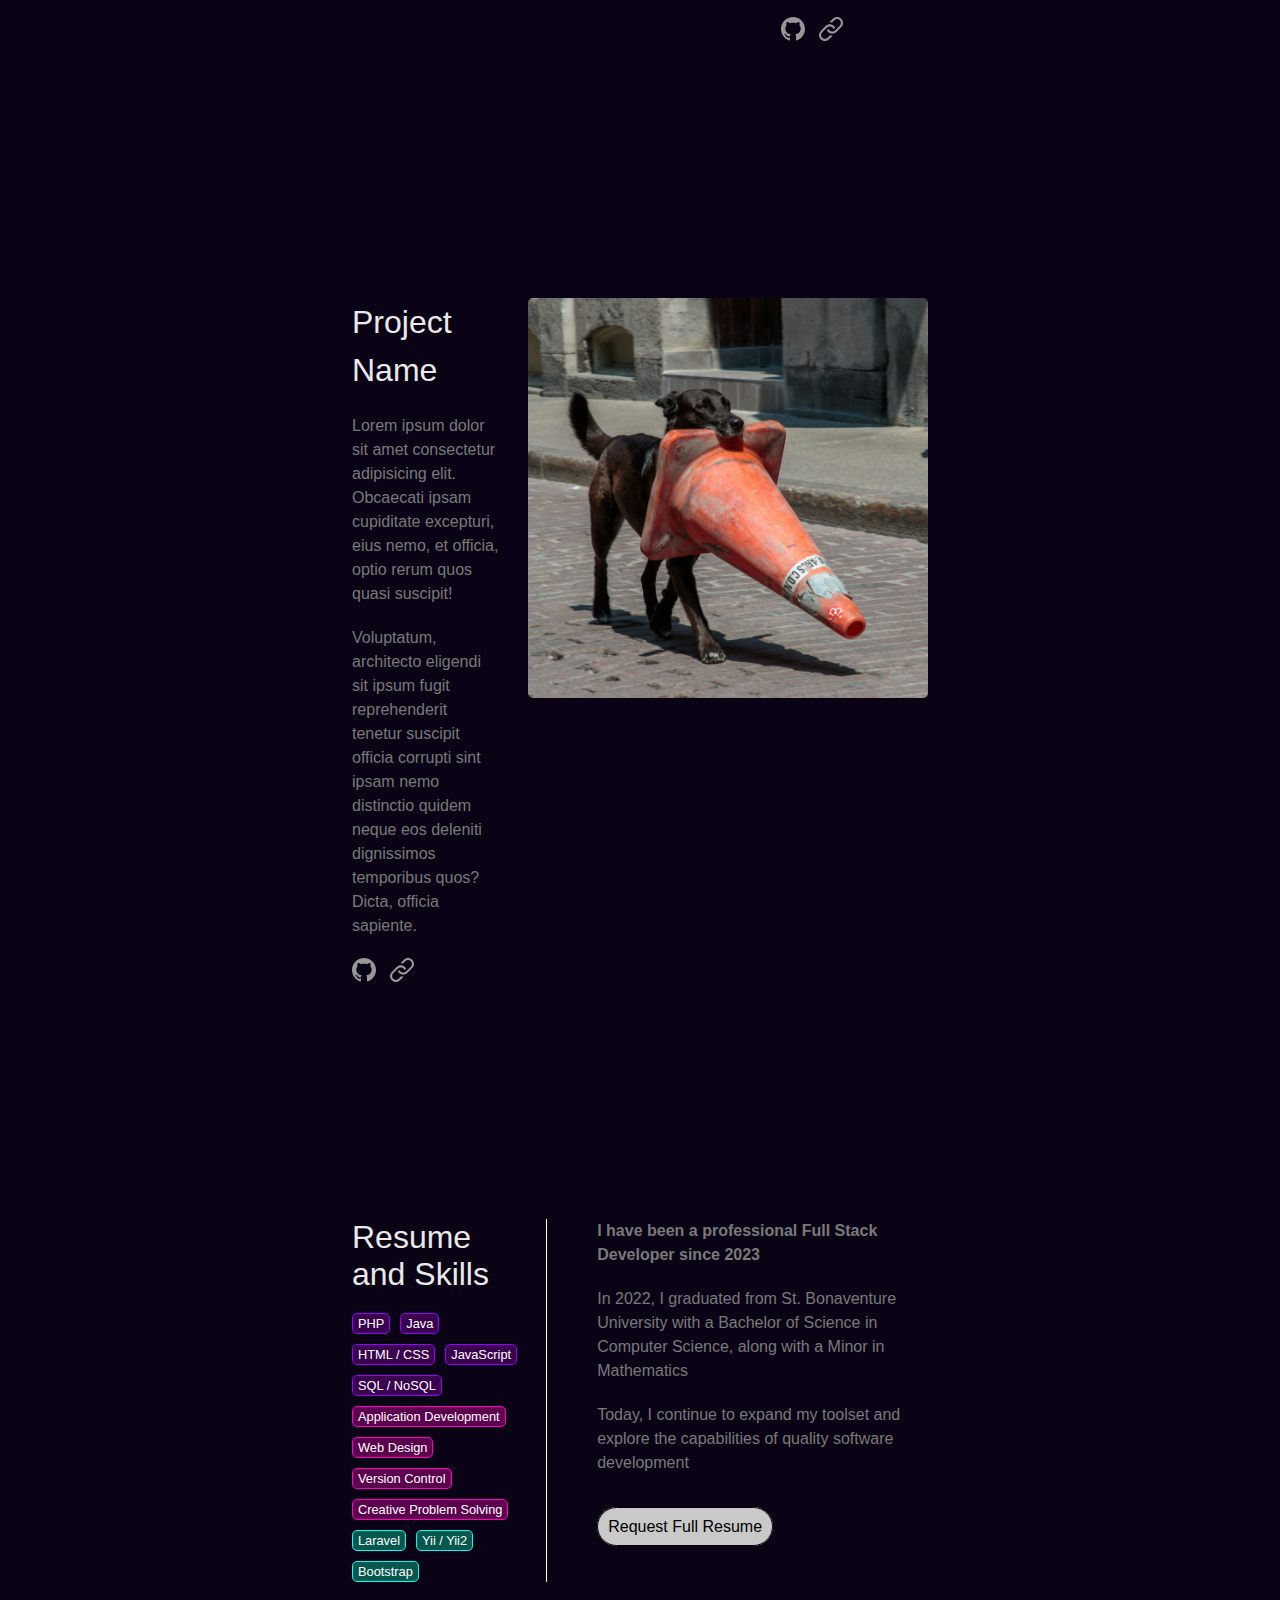
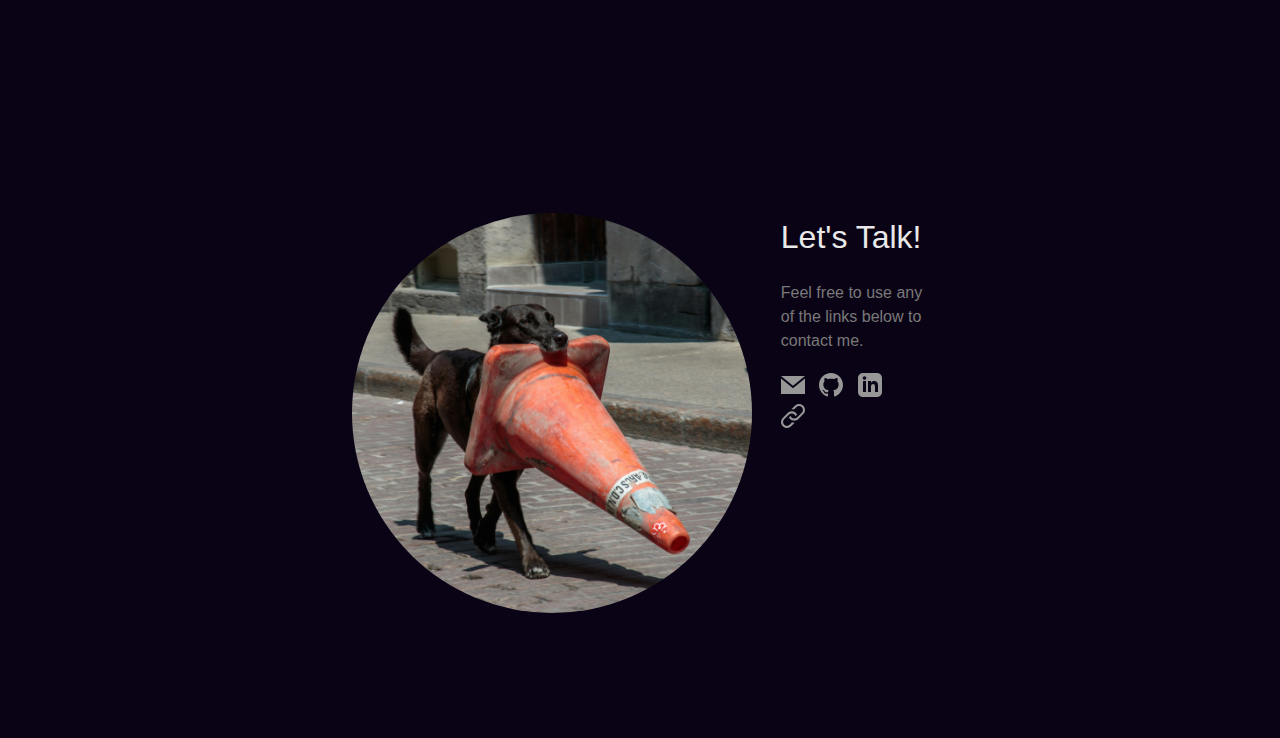
==== commit 8b3e0a28: "Removed email links" ====
--- a/index.html
+++ b/index.html
@@ -33,12 +33,12 @@
                     <p>Lorem ipsum dolor sit amet consectetur adipisicing elit. Obcaecati ipsam cupiditate excepturi, eius nemo, et officia, optio rerum quos quasi suscipit!</p>
                     <p>Voluptatum, architecto eligendi sit ipsum fugit reprehenderit tenetur suscipit officia corrupti sint ipsam nemo distinctio quidem neque eos deleniti dignissimos temporibus quos? Dicta, officia sapiente.</p>
                     <div class="project-links">
-                        <a href="#" aria-label="Github link to project">
+                        <a href="#" target="_blank" aria-label="Github link to project">
                             <svg xmlns="http://www.w3.org/2000/svg" fill="currentcolor" width="24" height="24" viewBox="0 0 24 24" aria-label="hidden">
                                 <path d="M12 0c-6.626 0-12 5.373-12 12 0 5.302 3.438 9.8 8.207 11.387.599.111.793-.261.793-.577v-2.234c-3.338.726-4.033-1.416-4.033-1.416-.546-1.387-1.333-1.756-1.333-1.756-1.089-.745.083-.729.083-.729 1.205.084 1.839 1.237 1.839 1.237 1.07 1.834 2.807 1.304 3.492.997.107-.775.418-1.305.762-1.604-2.665-.305-5.467-1.334-5.467-5.931 0-1.311.469-2.381 1.236-3.221-.124-.303-.535-1.524.117-3.176 0 0 1.008-.322 3.301 1.23.957-.266 1.983-.399 3.003-.404 1.02.005 2.047.138 3.006.404 2.291-1.552 3.297-1.23 3.297-1.23.653 1.653.242 2.874.118 3.176.77.84 1.235 1.911 1.235 3.221 0 4.609-2.807 5.624-5.479 5.921.43.372.823 1.102.823 2.222v3.293c0 .319.192.694.801.576 4.765-1.589 8.199-6.086 8.199-11.386 0-6.627-5.373-12-12-12z"/>
                             </svg>
                         </a>
-                        <a href="#" aria-label="Website link">
+                        <a href="#" target="_blank" aria-label="Website link">
                             <svg xmlns="http://www.w3.org/2000/svg" fill="currentcolor" width="24" height="24" viewBox="0 0 24 24" aria-label="hidden">
                                 <path d="M13.723 18.654l-3.61 3.609c-2.316 2.315-6.063 2.315-8.378 0-1.12-1.118-1.735-2.606-1.735-4.188 0-1.582.615-3.07 1.734-4.189l4.866-4.865c2.355-2.355 6.114-2.262 8.377 0 .453.453.81.973 1.089 1.527l-1.593 1.592c-.18-.613-.5-1.189-.964-1.652-1.448-1.448-3.93-1.51-5.439-.001l-.001.002-4.867 4.865c-1.5 1.499-1.5 3.941 0 5.44 1.517 1.517 3.958 1.488 5.442 0l2.425-2.424c.993.284 1.791.335 2.654.284zm.161-16.918l-3.574 3.576c.847-.05 1.655 0 2.653.283l2.393-2.389c1.498-1.502 3.94-1.5 5.44-.001 1.517 1.518 1.486 3.959 0 5.442l-4.831 4.831-.003.002c-1.438 1.437-3.886 1.552-5.439-.002-.473-.474-.785-1.042-.956-1.643l-.084.068-1.517 1.515c.28.556.635 1.075 1.088 1.528 2.245 2.245 6.004 2.374 8.378 0l4.832-4.831c2.314-2.316 2.316-6.062-.001-8.377-2.317-2.321-6.067-2.313-8.379-.002z"/>
                             </svg>
@@ -52,12 +52,12 @@
                     <p>Lorem ipsum dolor sit amet consectetur adipisicing elit. Obcaecati ipsam cupiditate excepturi, eius nemo, et officia, optio rerum quos quasi suscipit!</p>
                     <p>Voluptatum, architecto eligendi sit ipsum fugit reprehenderit tenetur suscipit officia corrupti sint ipsam nemo distinctio quidem neque eos deleniti dignissimos temporibus quos? Dicta, officia sapiente.</p>
                     <div class="project-links">
-                        <a href="#" aria-label="Github link to project">
+                        <a href="#" target="_blank" aria-label="Github link to project">
                             <svg xmlns="http://www.w3.org/2000/svg" fill="currentcolor" width="24" height="24" viewBox="0 0 24 24" aria-label="hidden">
                                 <path d="M12 0c-6.626 0-12 5.373-12 12 0 5.302 3.438 9.8 8.207 11.387.599.111.793-.261.793-.577v-2.234c-3.338.726-4.033-1.416-4.033-1.416-.546-1.387-1.333-1.756-1.333-1.756-1.089-.745.083-.729.083-.729 1.205.084 1.839 1.237 1.839 1.237 1.07 1.834 2.807 1.304 3.492.997.107-.775.418-1.305.762-1.604-2.665-.305-5.467-1.334-5.467-5.931 0-1.311.469-2.381 1.236-3.221-.124-.303-.535-1.524.117-3.176 0 0 1.008-.322 3.301 1.23.957-.266 1.983-.399 3.003-.404 1.02.005 2.047.138 3.006.404 2.291-1.552 3.297-1.23 3.297-1.23.653 1.653.242 2.874.118 3.176.77.84 1.235 1.911 1.235 3.221 0 4.609-2.807 5.624-5.479 5.921.43.372.823 1.102.823 2.222v3.293c0 .319.192.694.801.576 4.765-1.589 8.199-6.086 8.199-11.386 0-6.627-5.373-12-12-12z"/>
                             </svg>
                         </a>
-                        <a href="#" aria-label="Website link">
+                        <a href="#" target="_blank" aria-label="Website link">
                             <svg xmlns="http://www.w3.org/2000/svg" fill="currentcolor" width="24" height="24" viewBox="0 0 24 24" aria-label="hidden">
                                 <path d="M13.723 18.654l-3.61 3.609c-2.316 2.315-6.063 2.315-8.378 0-1.12-1.118-1.735-2.606-1.735-4.188 0-1.582.615-3.07 1.734-4.189l4.866-4.865c2.355-2.355 6.114-2.262 8.377 0 .453.453.81.973 1.089 1.527l-1.593 1.592c-.18-.613-.5-1.189-.964-1.652-1.448-1.448-3.93-1.51-5.439-.001l-.001.002-4.867 4.865c-1.5 1.499-1.5 3.941 0 5.44 1.517 1.517 3.958 1.488 5.442 0l2.425-2.424c.993.284 1.791.335 2.654.284zm.161-16.918l-3.574 3.576c.847-.05 1.655 0 2.653.283l2.393-2.389c1.498-1.502 3.94-1.5 5.44-.001 1.517 1.518 1.486 3.959 0 5.442l-4.831 4.831-.003.002c-1.438 1.437-3.886 1.552-5.439-.002-.473-.474-.785-1.042-.956-1.643l-.084.068-1.517 1.515c.28.556.635 1.075 1.088 1.528 2.245 2.245 6.004 2.374 8.378 0l4.832-4.831c2.314-2.316 2.316-6.062-.001-8.377-2.317-2.321-6.067-2.313-8.379-.002z"/>
                             </svg>
@@ -94,7 +94,7 @@
                         <p>In 2022, I graduated from St. Bonaventure University with a Bachelor of Science in Computer Science, along with a Minor in Mathematics</p>
                         <p>Today, I continue to expand my toolset and explore the capabilities of quality software development</p>
                     </div>
-                    <a href="mailto:emmafox1300@gmail.com?subject=Request Full Resume" target="_blank" class="outlined-button">Request Full Resume</a>
+                    <a href="" target="_blank" class="outlined-button">Request Full Resume</a>
                 </div>
             </div>
         </section>
@@ -107,7 +107,7 @@
                     <h2>Let's Talk!</h2>
                     <p>Feel free to use any of the links below to contact me.</p>
                     <div class="contact-links">
-                        <a href="mailto:emmafox1300@gmail.com" class="primary-contact-method" aria-label="Link to open email">
+                        <a href="" class="primary-contact-method" aria-label="Link to open email">
                             <svg xmlns="http://www.w3.org/2000/svg" fill="currentcolor" width="24" height="24" viewBox="0 0 24 24" aria-label="hidden">
                                 <path d="M12 12.713l-11.985-9.713h23.97l-11.985 9.713zm0 2.574l-12-9.725v15.438h24v-15.438l-12 9.725z"/>
                             </svg>
--- a/css/style.css
+++ b/css/style.css
@@ -281,7 +281,7 @@
     display: inline-flex;
     flex-flow: column;
     gap: 250px;
-    padding: 15% 25%;
+    padding: 15% 25% 5% 25%;
 }
 
 .contact {
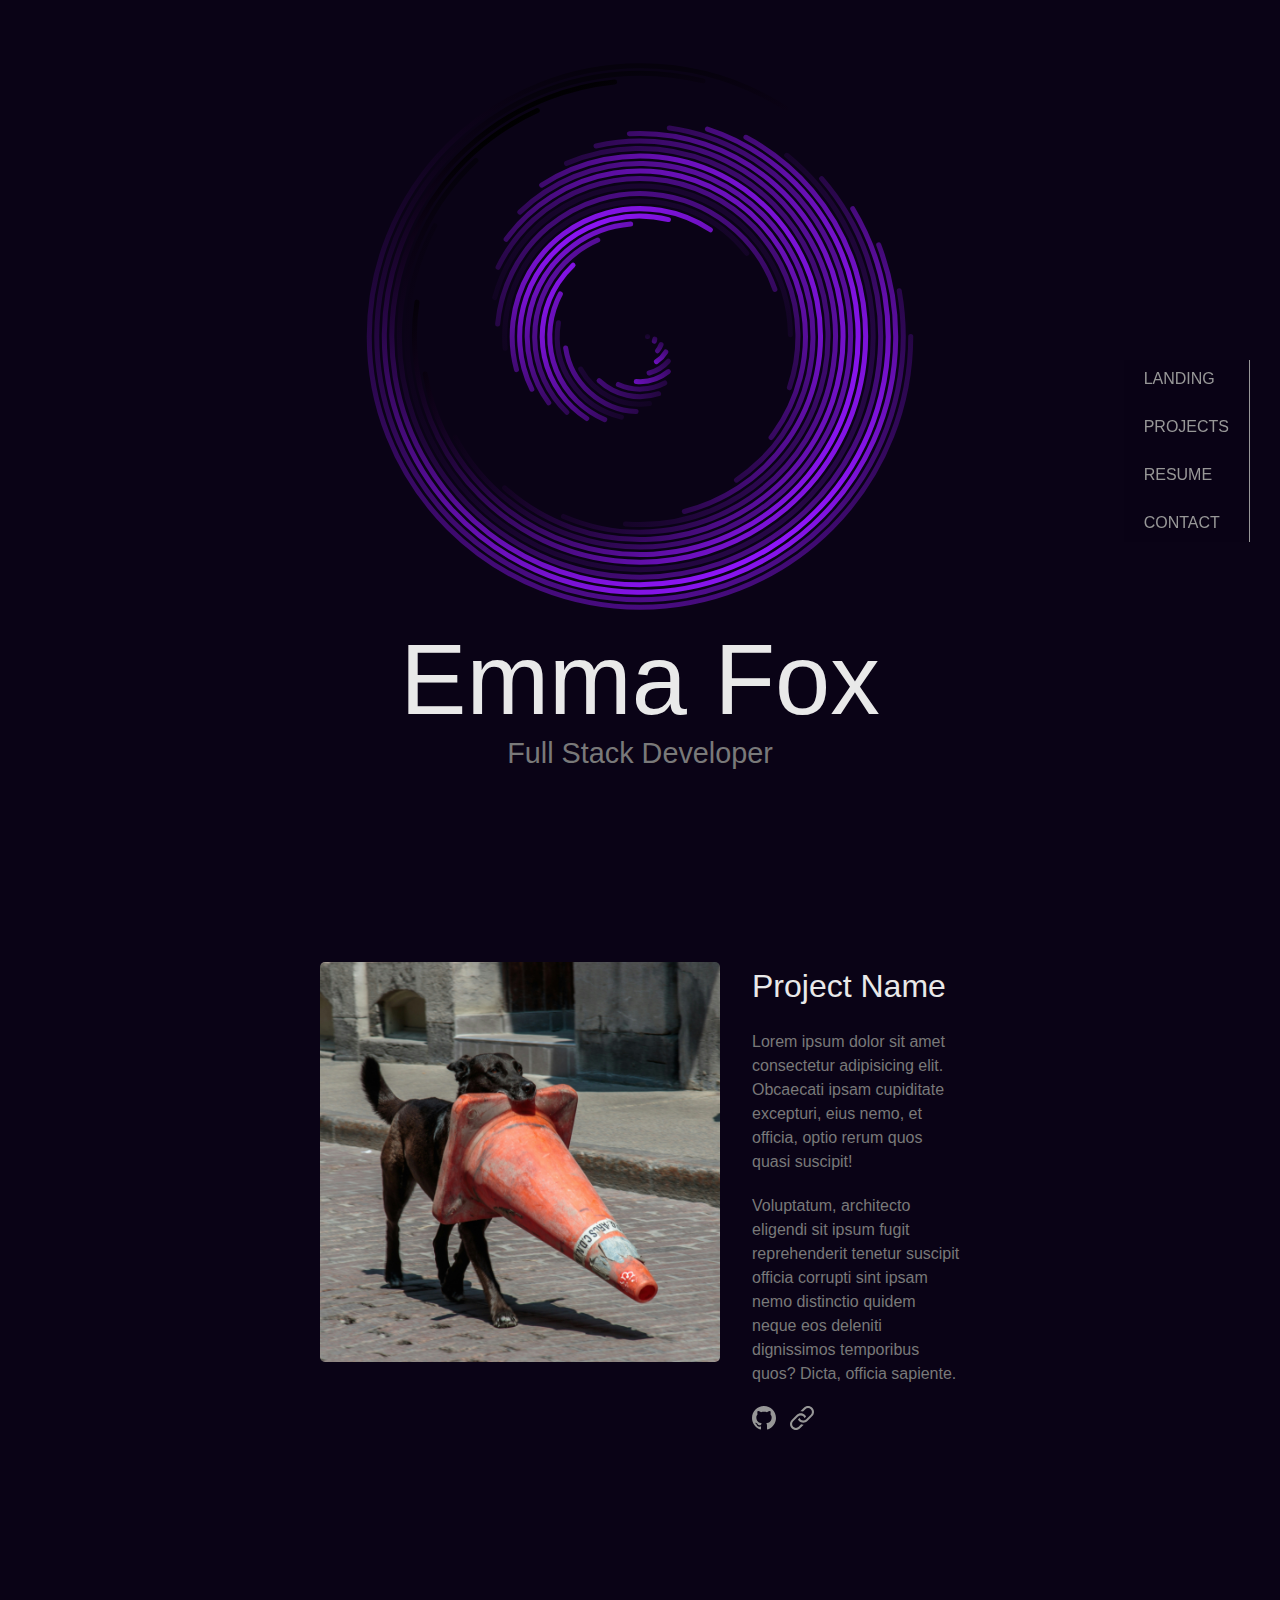
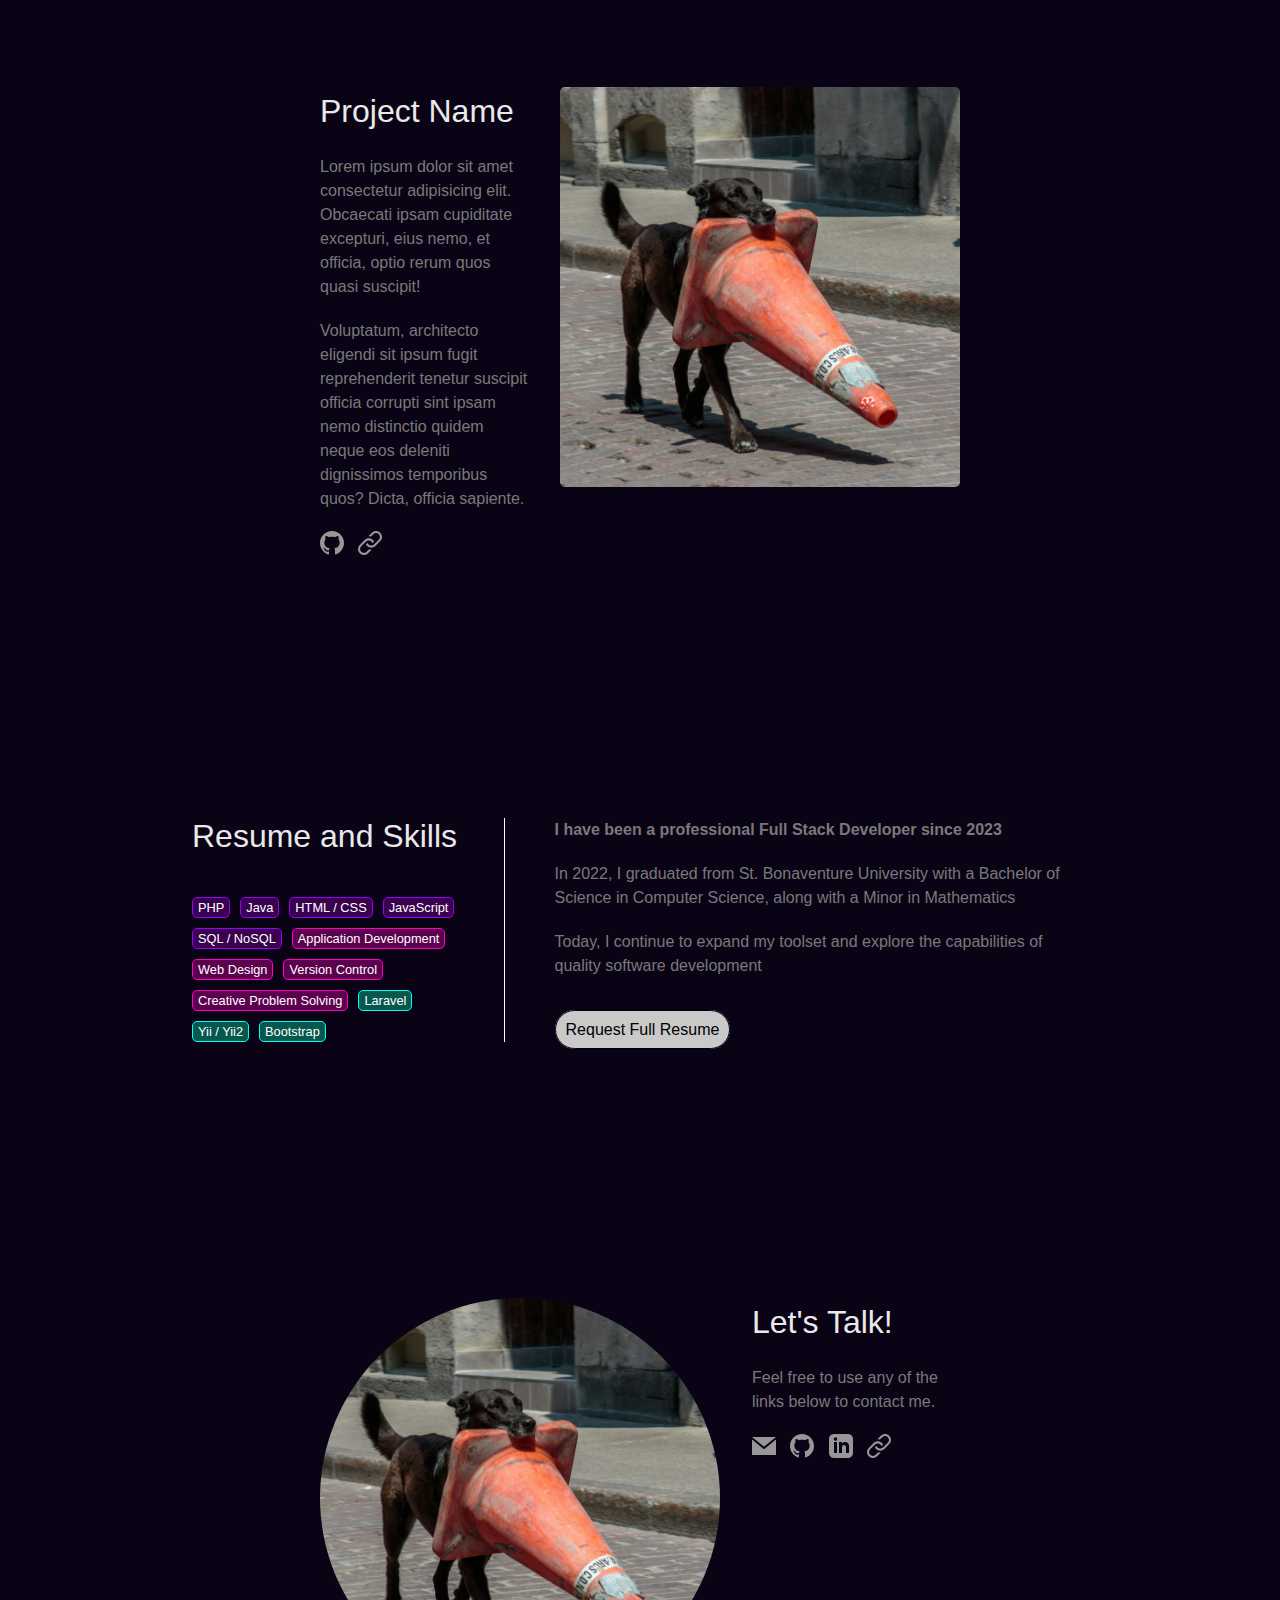
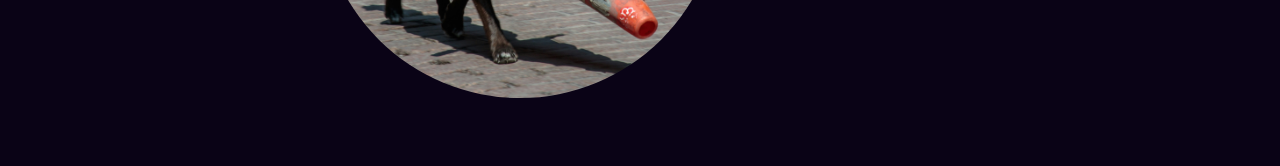
==== commit c28824e3: "Made Spotlight section and navigation mostly responsive" ====
--- a/index.html
+++ b/index.html
@@ -8,7 +8,13 @@
 </head>
 <body>
     <main>
-        <nav class="floating-side-navigation">
+        <nav class="floating-navigation-desktop">
+            <a href="#">LANDING</a>
+            <a href="#projects">PROJECTS</a>
+            <a href="#resume">RESUME</a>
+            <a href="#contact">CONTACT</a>
+        </nav>
+        <nav class="floating-navigation-mobile">
             <a href="#">LANDING</a>
             <a href="#projects">PROJECTS</a>
             <a href="#resume">RESUME</a>
--- a/css/style.css
+++ b/css/style.css
@@ -2,7 +2,7 @@
                                 INDEX
 ------------------------------------------------------------------------
 
-    || CSS RESET
+    || DEFAULTS
     || TYPOGRAPHY
 
     || NAVIGATION
@@ -15,7 +15,7 @@
     || MEDIA QUERIES
 
 ------------------------------------------------------------------------
-|| CSS RESET
+|| DEFAULTS
 --------------------------------------------------------------------- */
 html {
     scroll-behavior: smooth;
@@ -26,10 +26,6 @@
     padding: 0;
 
     background-color: #0a0316;
-}
-
-main {
-    padding: 5%;
 }
 
 h1,
@@ -86,12 +82,32 @@
 || NAVIGATION
 --------------------------------------------------------------------- */
 
-nav.floating-side-navigation {
+/* mobile version */
+nav.floating-navigation-mobile {
+    position: fixed;
+    top: 0px;
+
+    display: inline-flex;
+    flex-flow: row wrap;
+    justify-content: space-between;
+    gap: 15px;
+
+    border-bottom: 1px solid #979797;
+    width: 100%;
+    padding: 15px;
+
+    background-color: #000000c4;
+
+    font-size: 0.8rem;
+}
+
+/* desktop version */
+nav.floating-navigation-desktop {
     position: fixed;
     top: 40vh;
-    right: 5vw;
-
-    display: inline-flex;
+    right: 30px;
+
+    display: none;
     flex-flow: column;
     gap: 30px;
 
@@ -101,7 +117,7 @@
     background-color: #00000009;
 }
 
-.floating-side-navigation a {
+.floating-navigation-mobile a {
     font-size: 0.9rem;
     font-weight: 400;
     text-align: right;
@@ -112,19 +128,20 @@
 --------------------------------------------------------------------- */
 
 .spotlight-container {
+    margin-top: 50px;
     height: 80vh;
-    width: 100%;
-
 }
 
 .signature h1 {
     font-weight: 300;
-    font-size: 5rem;
+    font-size: calc(4vw + 3rem);
+    /* font-size: 5rem; */
 }
 
 .signature p {
     font-weight: 300;
-    font-size: 2rem;
+    font-size: calc(1vw + 1rem);
+    /* font-size: 2rem; */
 }
 
 .spotlight {
@@ -143,7 +160,7 @@
 || PROJECTS
 --------------------------------------------------------------------- */
 
-.projects-container {
+section.projects-container {
     display: inline-flex;
     flex-flow: column;
     gap: 250px;
@@ -186,10 +203,10 @@
 || RESUME
 --------------------------------------------------------------------- */
 
-.resume-container {
-    display: inline-flex;
-    flex-flow: column;
-    padding: 5% 25%;
+section.resume-container {
+    display: inline-flex;
+    flex-flow: column;
+    padding: 5% 15%;
 }
 
 .resume {
@@ -277,11 +294,11 @@
 || CONTACT
 --------------------------------------------------------------------- */
 
-.contact-container {
+section.contact-container {
     display: inline-flex;
     flex-flow: column;
     gap: 250px;
-    padding: 15% 25% 5% 25%;
+    padding: 15% 25% 5%;
 }
 
 .contact {
@@ -326,4 +343,18 @@
 
 /* ---------------------------------------------------------------------
 || MEDIA QUERIES
---------------------------------------------------------------------- */+--------------------------------------------------------------------- */
+
+@media (width >= 1024px) {
+    /* defaults */
+
+
+    /* navigation */
+    nav.floating-navigation-mobile {
+        display: none;
+    }
+
+    nav.floating-navigation-desktop {
+        display: flex;
+    }
+}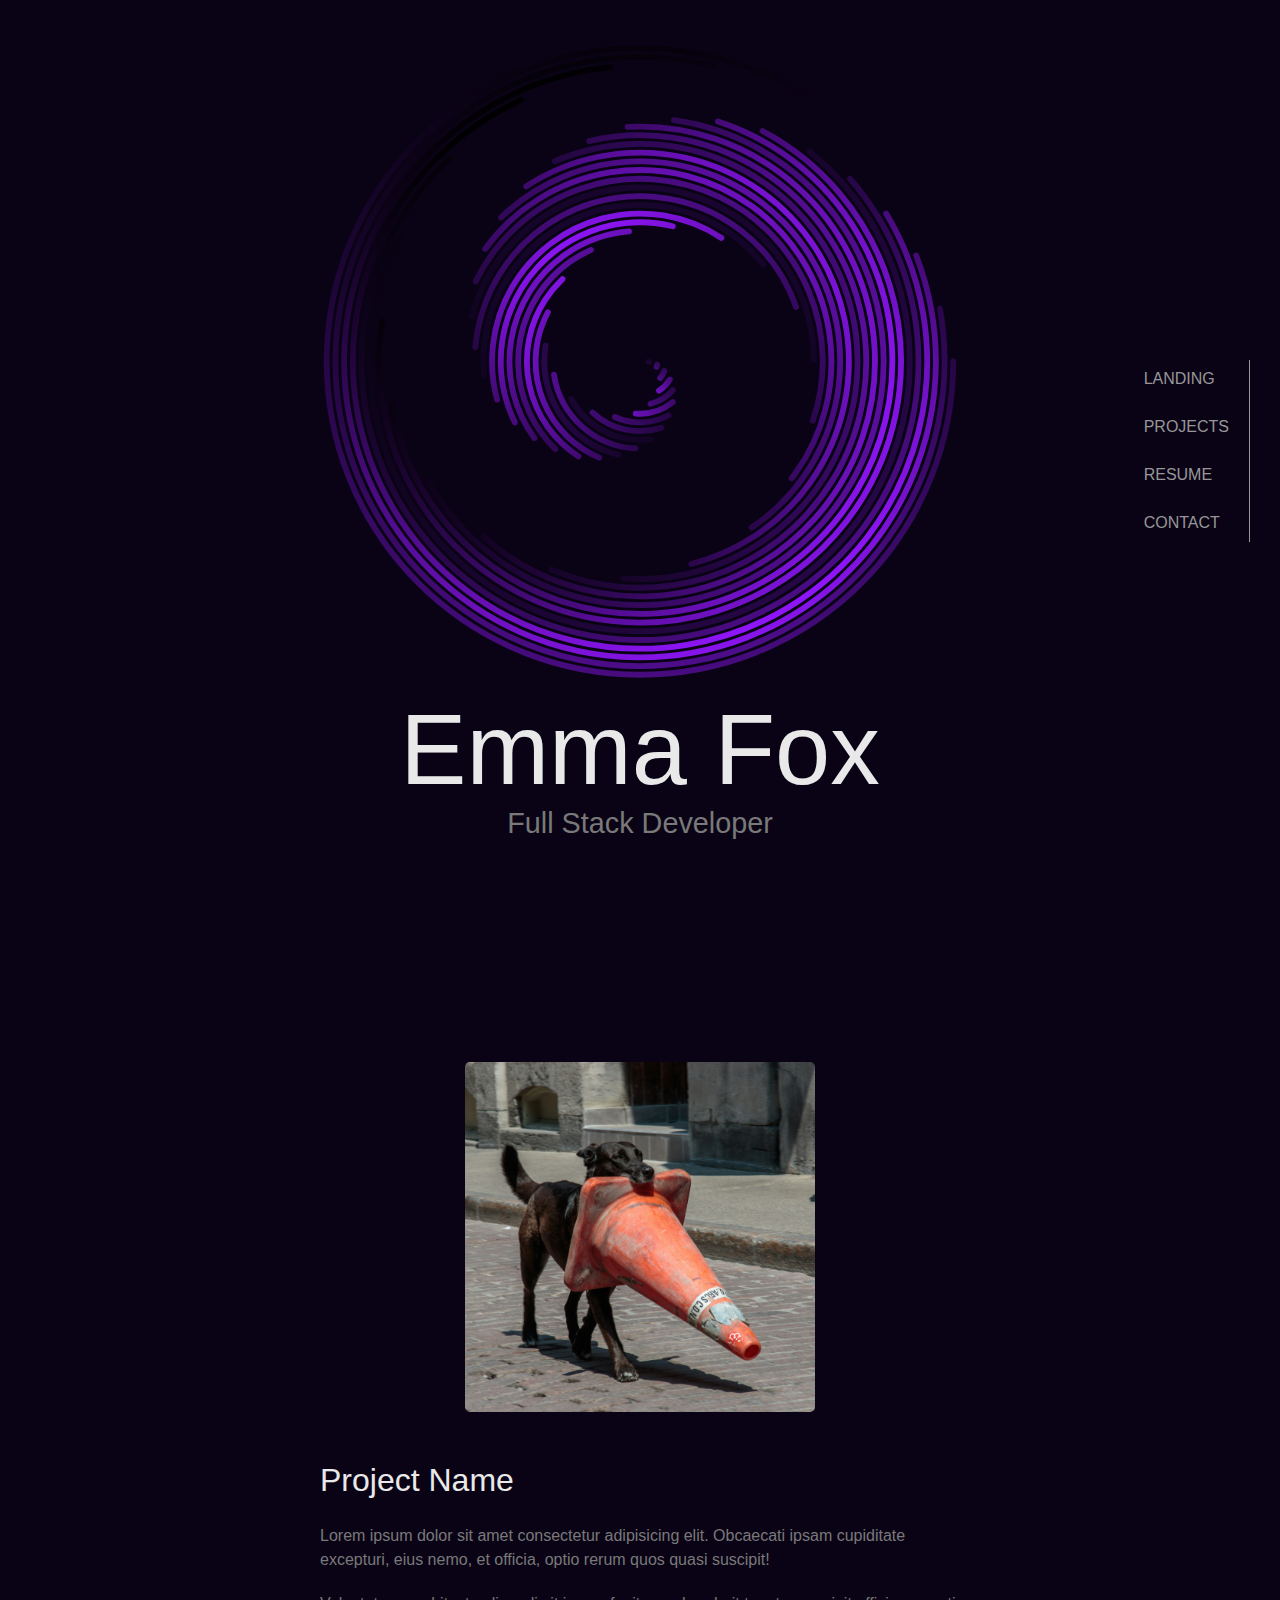
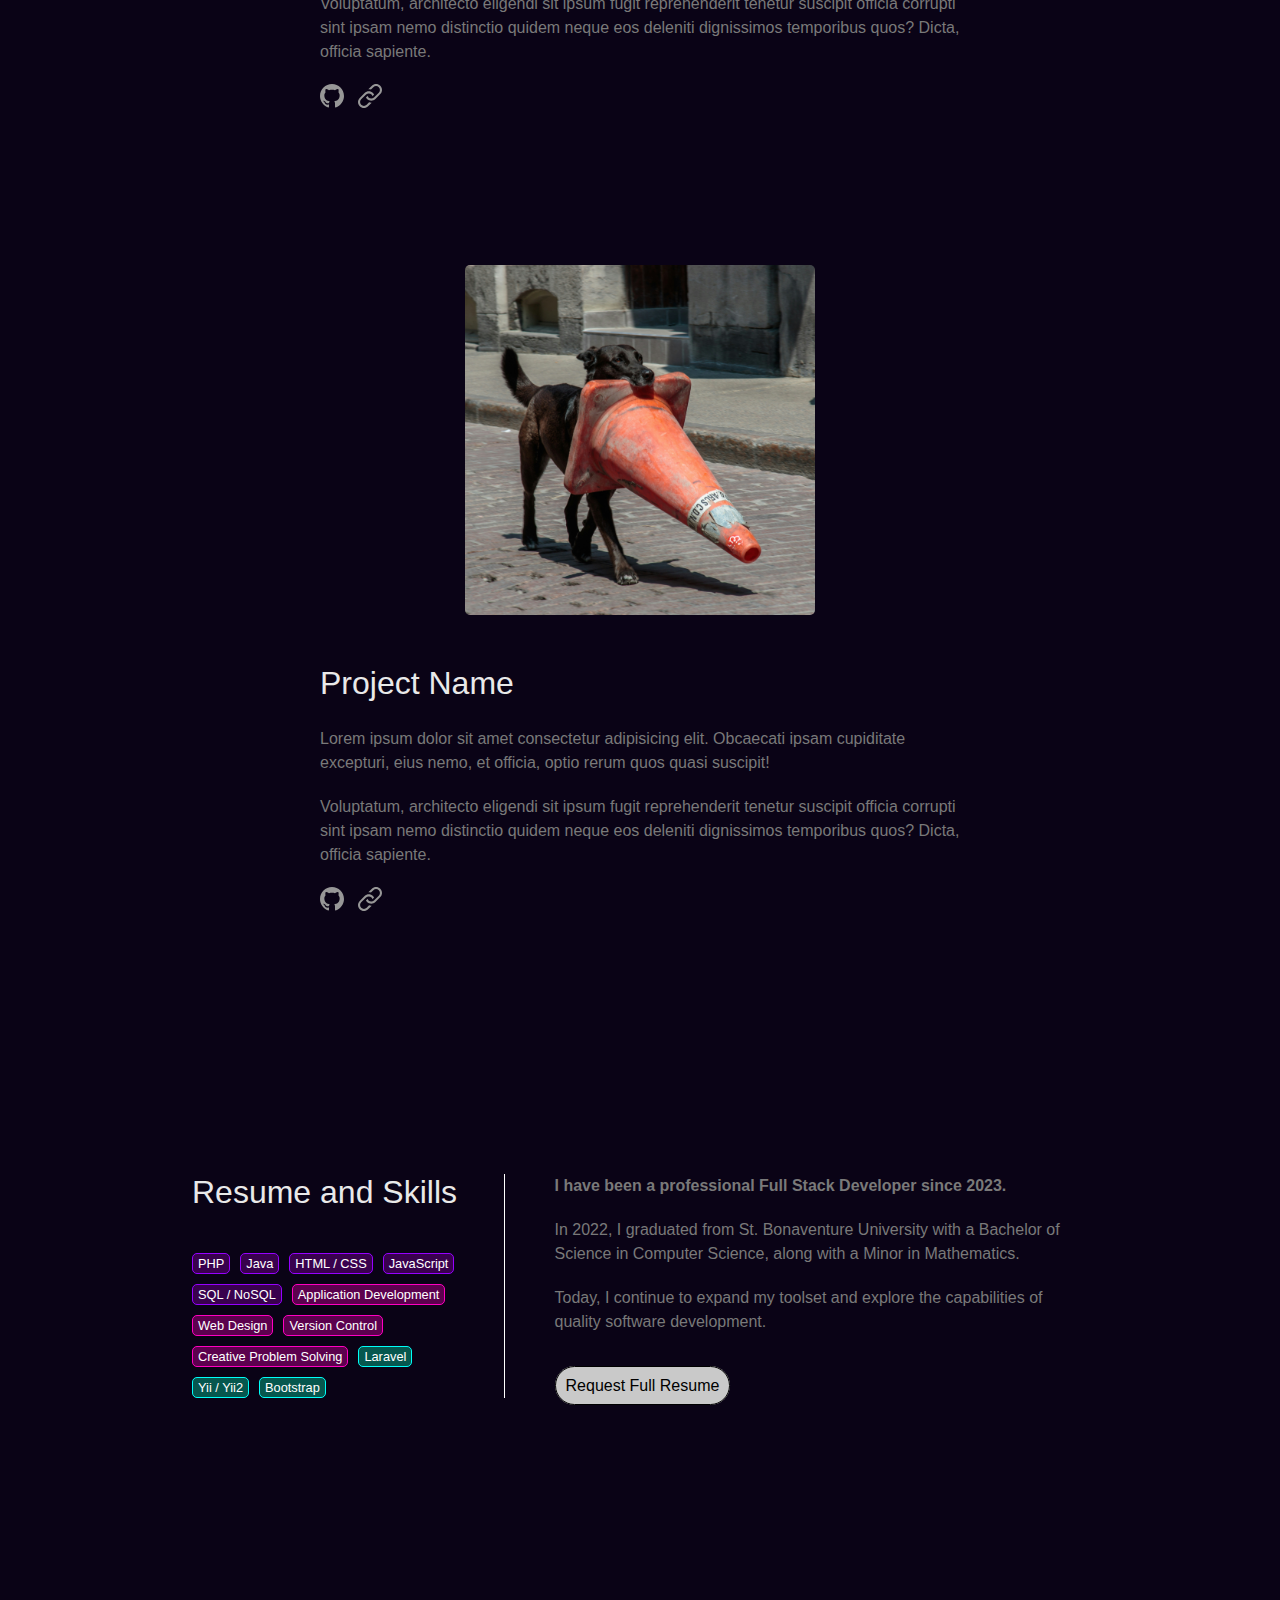
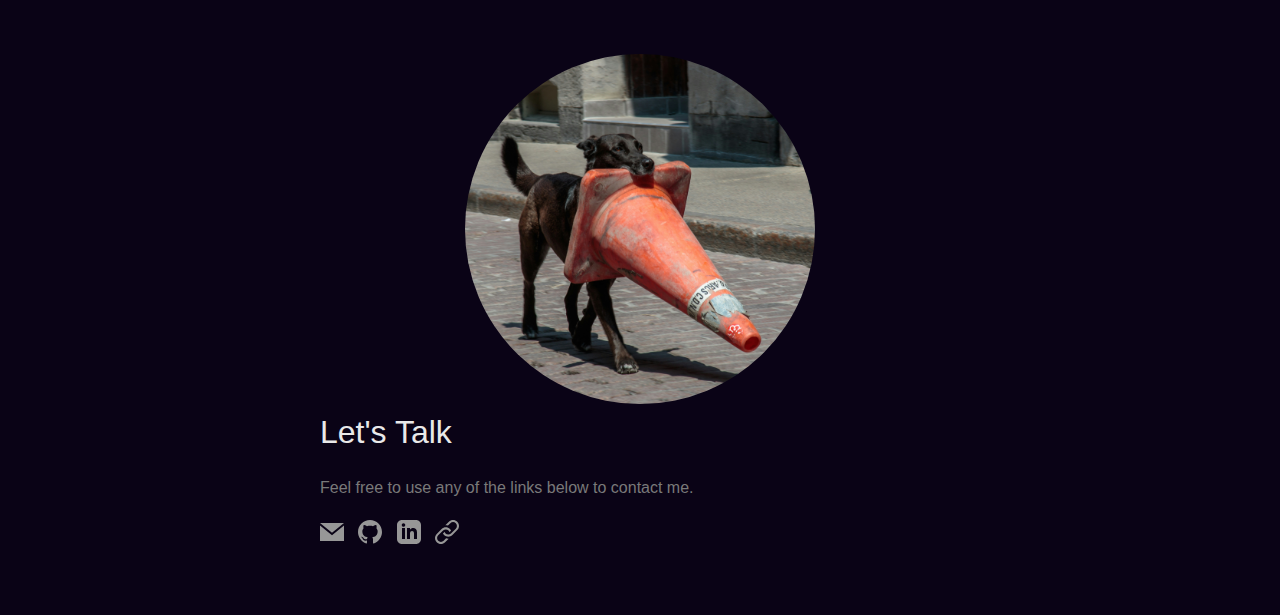
==== commit a8d20213: "Added basic responsiveness to resume and contact section" ====
--- a/index.html
+++ b/index.html
@@ -30,7 +30,7 @@
             </div>
         </section>
         <section id="projects" class="projects-container">
-            <div class="project">
+            <div class="project image-left">
                 <div class="project-image-container">
                     <img src="./css/images/placeholder.jpg" alt="Interface of project">
                 </div>
@@ -52,7 +52,7 @@
                     </div>
                 </div>
             </div>
-            <div class="project">
+            <div class="project image-right">
                 <div class="project-description">
                     <h2>Project Name</h2>
                     <p>Lorem ipsum dolor sit amet consectetur adipisicing elit. Obcaecati ipsam cupiditate excepturi, eius nemo, et officia, optio rerum quos quasi suscipit!</p>
@@ -96,9 +96,9 @@
                 </div>
                 <div class="resume-description">
                     <div class="resume-paragraph">
-                        <p><strong>I have been a professional Full Stack Developer since 2023</strong></p>
-                        <p>In 2022, I graduated from St. Bonaventure University with a Bachelor of Science in Computer Science, along with a Minor in Mathematics</p>
-                        <p>Today, I continue to expand my toolset and explore the capabilities of quality software development</p>
+                        <p><strong>I have been a professional Full Stack Developer since 2023.</strong></p>
+                        <p>In 2022, I graduated from St. Bonaventure University with a Bachelor of Science in Computer Science, along with a Minor in Mathematics.</p>
+                        <p>Today, I continue to expand my toolset and explore the capabilities of quality software development.</p>
                     </div>
                     <a href="" target="_blank" class="outlined-button">Request Full Resume</a>
                 </div>
@@ -110,7 +110,7 @@
                     <img src="./css/images/placeholder.jpg" alt="Interface of project">
                 </div>
                 <div class="contact-description">
-                    <h2>Let's Talk!</h2>
+                    <h2>Let's Talk</h2>
                     <p>Feel free to use any of the links below to contact me.</p>
                     <div class="contact-links">
                         <a href="" class="primary-contact-method" aria-label="Link to open email">
--- a/css/style.css
+++ b/css/style.css
@@ -93,7 +93,7 @@
     gap: 15px;
 
     border-bottom: 1px solid #979797;
-    width: 100%;
+    width: calc(100% - 30px);
     padding: 15px;
 
     background-color: #000000c4;
@@ -114,7 +114,7 @@
     border-right: 1px solid #979797;
     padding: 10px 20px;
 
-    background-color: #00000009;
+    background-color: #0a0316;
 }
 
 .floating-navigation-mobile a {
@@ -128,8 +128,8 @@
 --------------------------------------------------------------------- */
 
 .spotlight-container {
-    margin-top: 50px;
-    height: 80vh;
+    margin: 30px;
+    height: 90vh;
 }
 
 .signature h1 {
@@ -163,8 +163,8 @@
 section.projects-container {
     display: inline-flex;
     flex-flow: column;
-    gap: 250px;
-    padding: 15% 25%;
+    gap: 150px;
+    padding: 15% 2%;
 }
 
 .project {
@@ -173,10 +173,22 @@
     gap: 5%;
 }
 
+.project.image-left {
+    flex-flow: row wrap;
+}
+
+.project.image-right {
+    flex-flow: row wrap-reverse;
+}
+
+.project-image-container {
+    margin: 0 auto 40px auto;
+}
+
 .project-image-container img {
     border-radius: 5px;
-    width: 400px;
-    height: 400px;
+    width: 350px;
+    height: 350px;
 
     object-fit: cover;
     object-position: center;
@@ -188,6 +200,8 @@
 .project-description {
     flex: 2;
 
+    min-width: 300px;
+
     line-height: 1.5;
 }
 
@@ -206,11 +220,12 @@
 section.resume-container {
     display: inline-flex;
     flex-flow: column;
-    padding: 5% 15%;
+    padding: 15% 5%;
 }
 
 .resume {
     display: inline-flex;
+    flex-flow: row wrap;
     justify-content: space-between;
     gap: 5%;
 }
@@ -223,12 +238,14 @@
     flex-flow: column;
 
     width: 100%;
+    min-width: 250px;
 }
 
 .resume-description {
     flex: 2;
 
     border-left: 1px solid #fff;
+    min-width: 200px;
     padding-left: 50px;
 
     line-height: 1.5
@@ -298,19 +315,20 @@
     display: inline-flex;
     flex-flow: column;
     gap: 250px;
-    padding: 15% 25% 5%;
+    padding: 15% 2%;
 }
 
 .contact {
     display: inline-flex;
-    justify-content: space-between;
+    justify-content: center;
+    flex-flow: row wrap;
     gap: 5%;
 }
 
 .contact-image-container img {
     border-radius: 50%;
-    width: 400px;
-    height: 400px;
+    width: 350px;
+    height: 350px;
 
     object-fit: cover;
     object-position: center;
@@ -320,7 +338,12 @@
 }
 
 .contact-description {
+    display: flex;
+    flex-flow: column wrap;
+    justify-content: center;
     flex: 2;
+
+    min-width: 300px;
 
     line-height: 1.5;
 }
@@ -357,4 +380,19 @@
     nav.floating-navigation-desktop {
         display: flex;
     }
+
+    /* projects */
+    section.projects-container {
+        padding: 15% 25%;
+    }
+
+    /* resume */
+    section.resume-container {
+        padding: 5% 15%;
+    }
+
+    /* contact */
+    section.contact-container {
+        padding: 15% 25% 5%;
+    }
 }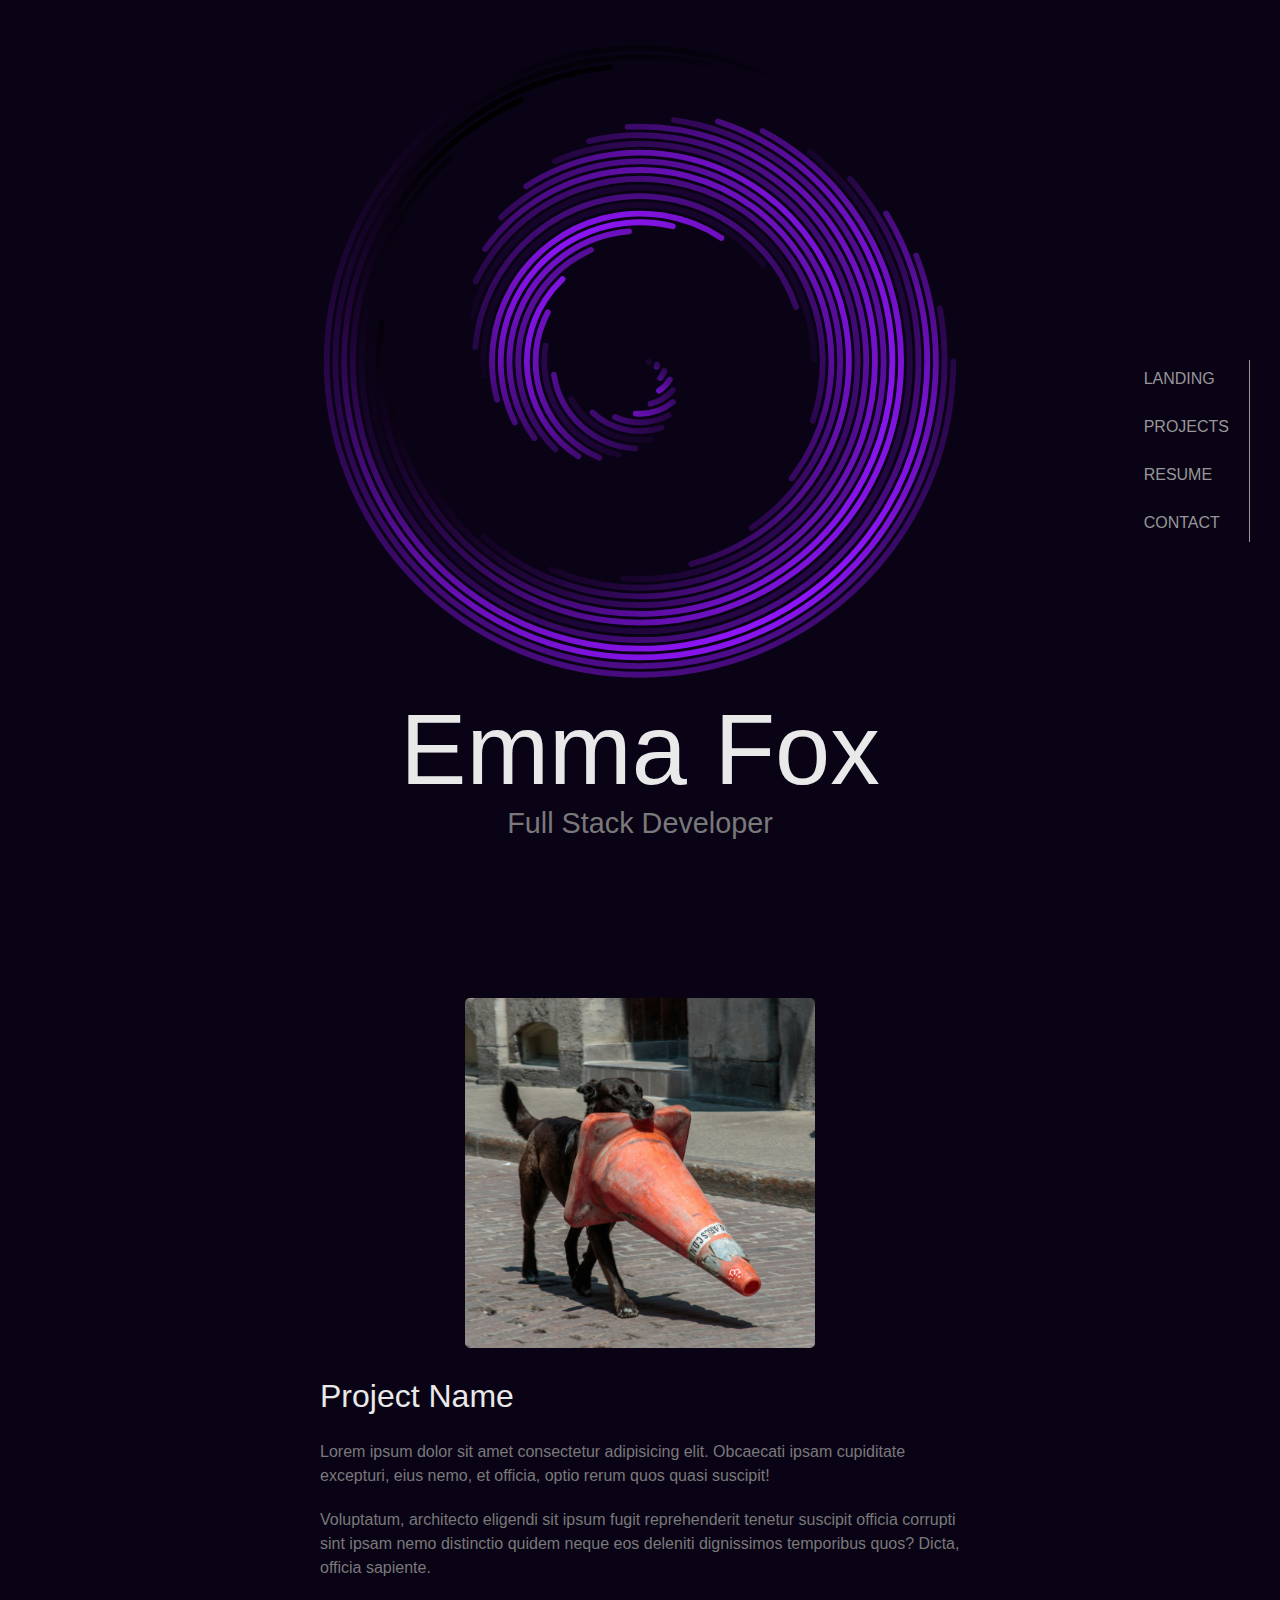
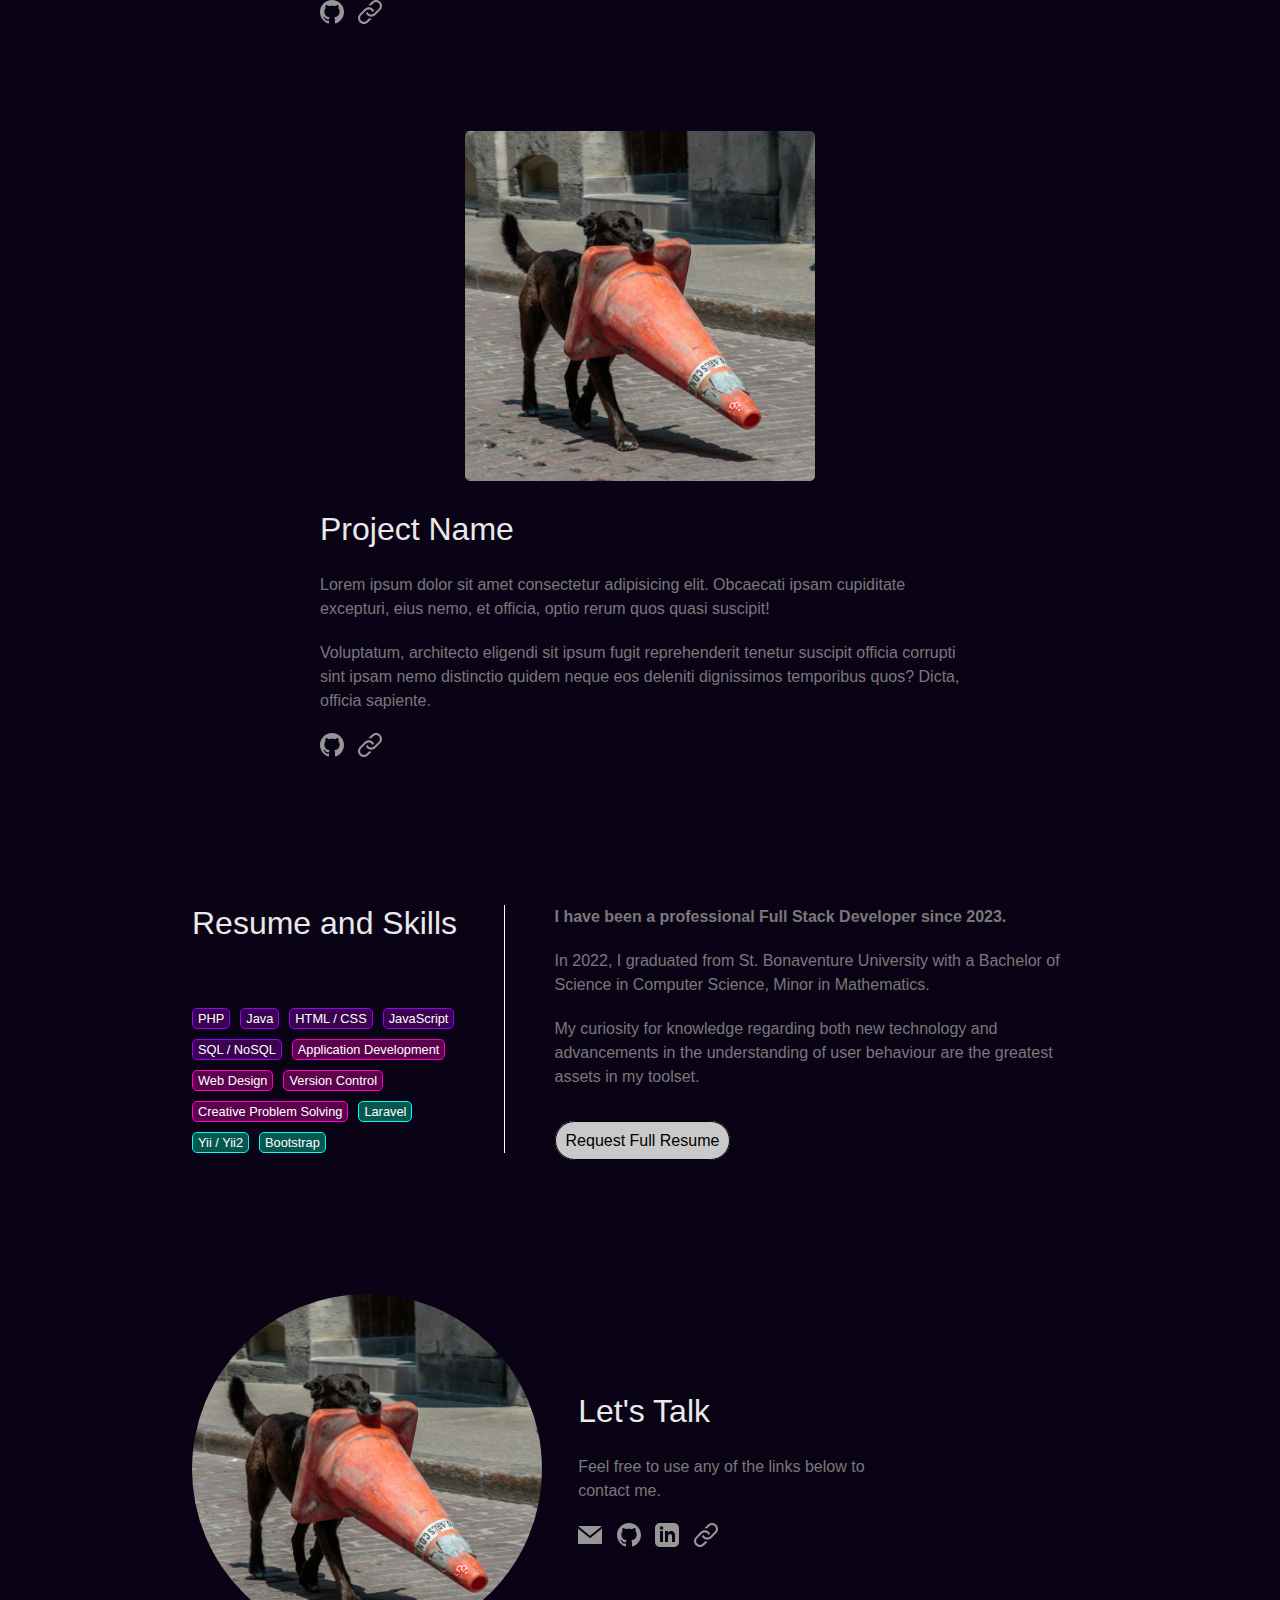
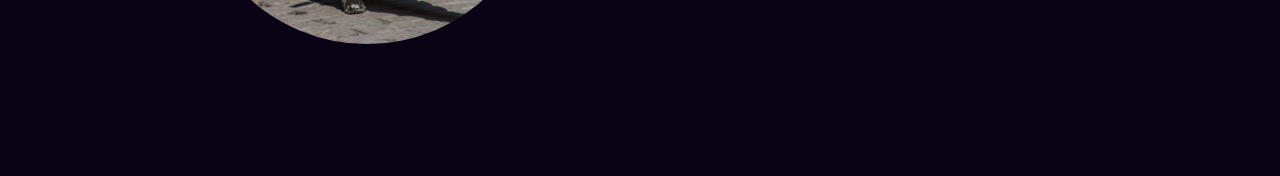
==== commit 0deee2d0: "Verbage changes in resume section" ====
--- a/index.html
+++ b/index.html
@@ -97,8 +97,8 @@
                 <div class="resume-description">
                     <div class="resume-paragraph">
                         <p><strong>I have been a professional Full Stack Developer since 2023.</strong></p>
-                        <p>In 2022, I graduated from St. Bonaventure University with a Bachelor of Science in Computer Science, along with a Minor in Mathematics.</p>
-                        <p>Today, I continue to expand my toolset and explore the capabilities of quality software development.</p>
+                        <p>In 2022, I graduated from St. Bonaventure University with a Bachelor of Science in Computer Science, Minor in Mathematics.</p>
+                        <p>My curiosity for knowledge regarding both new technology and advancements in the understanding of user behaviour are the greatest assets in my toolset.</p>
                     </div>
                     <a href="" target="_blank" class="outlined-button">Request Full Resume</a>
                 </div>
--- a/css/style.css
+++ b/css/style.css
@@ -163,8 +163,8 @@
 section.projects-container {
     display: inline-flex;
     flex-flow: column;
-    gap: 150px;
-    padding: 15% 2%;
+    gap: 100px;
+    padding: 25% 2%;
 }
 
 .project {
@@ -182,7 +182,7 @@
 }
 
 .project-image-container {
-    margin: 0 auto 40px auto;
+    margin: 0 auto 20px auto;
 }
 
 .project-image-container img {
@@ -314,7 +314,6 @@
 section.contact-container {
     display: inline-flex;
     flex-flow: column;
-    gap: 250px;
     padding: 15% 2%;
 }
 
@@ -341,7 +340,8 @@
     display: flex;
     flex-flow: column wrap;
     justify-content: center;
-    flex: 2;
+    align-content: center;
+    flex: 1;
 
     min-width: 300px;
 
@@ -383,16 +383,16 @@
 
     /* projects */
     section.projects-container {
-        padding: 15% 25%;
+        padding: 10% 25%;
     }
 
     /* resume */
     section.resume-container {
-        padding: 5% 15%;
+        padding: 1% 15%;
     }
 
     /* contact */
     section.contact-container {
-        padding: 15% 25% 5%;
+        padding: 10% 15%;
     }
 }